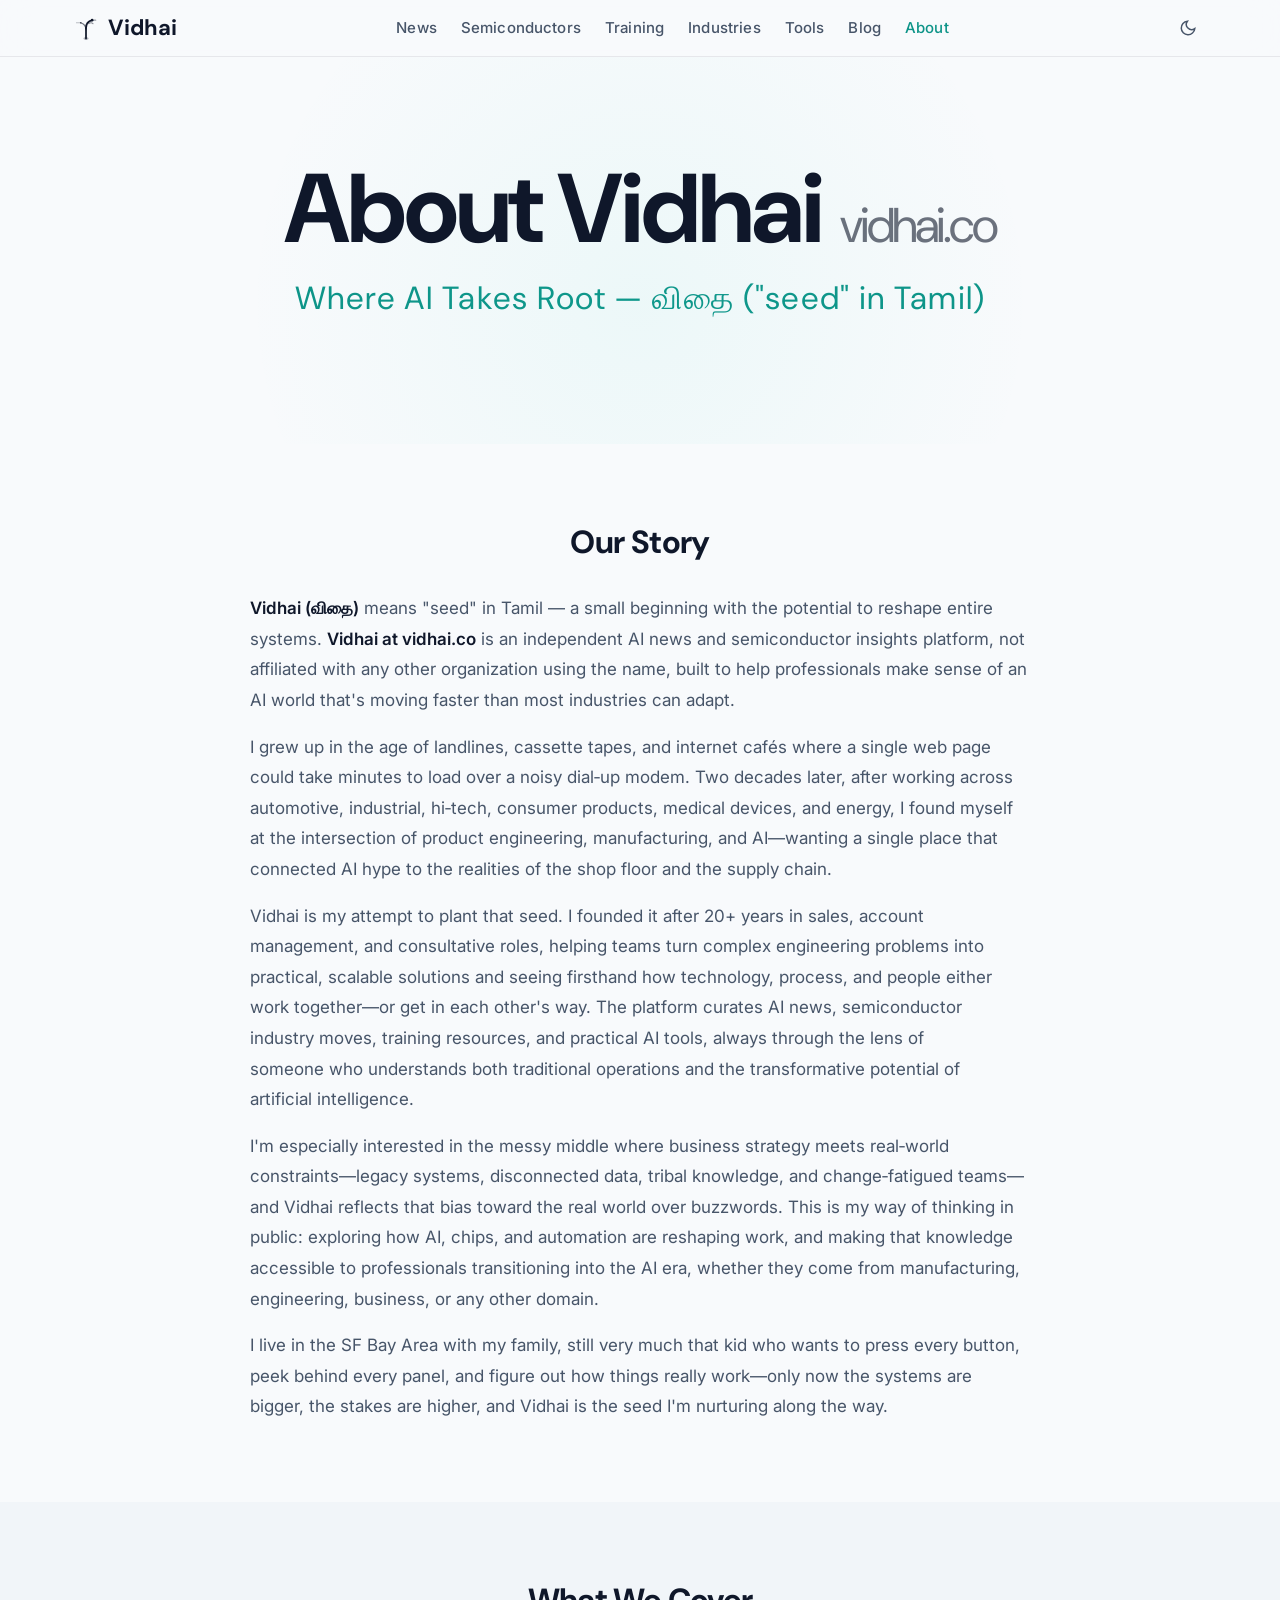
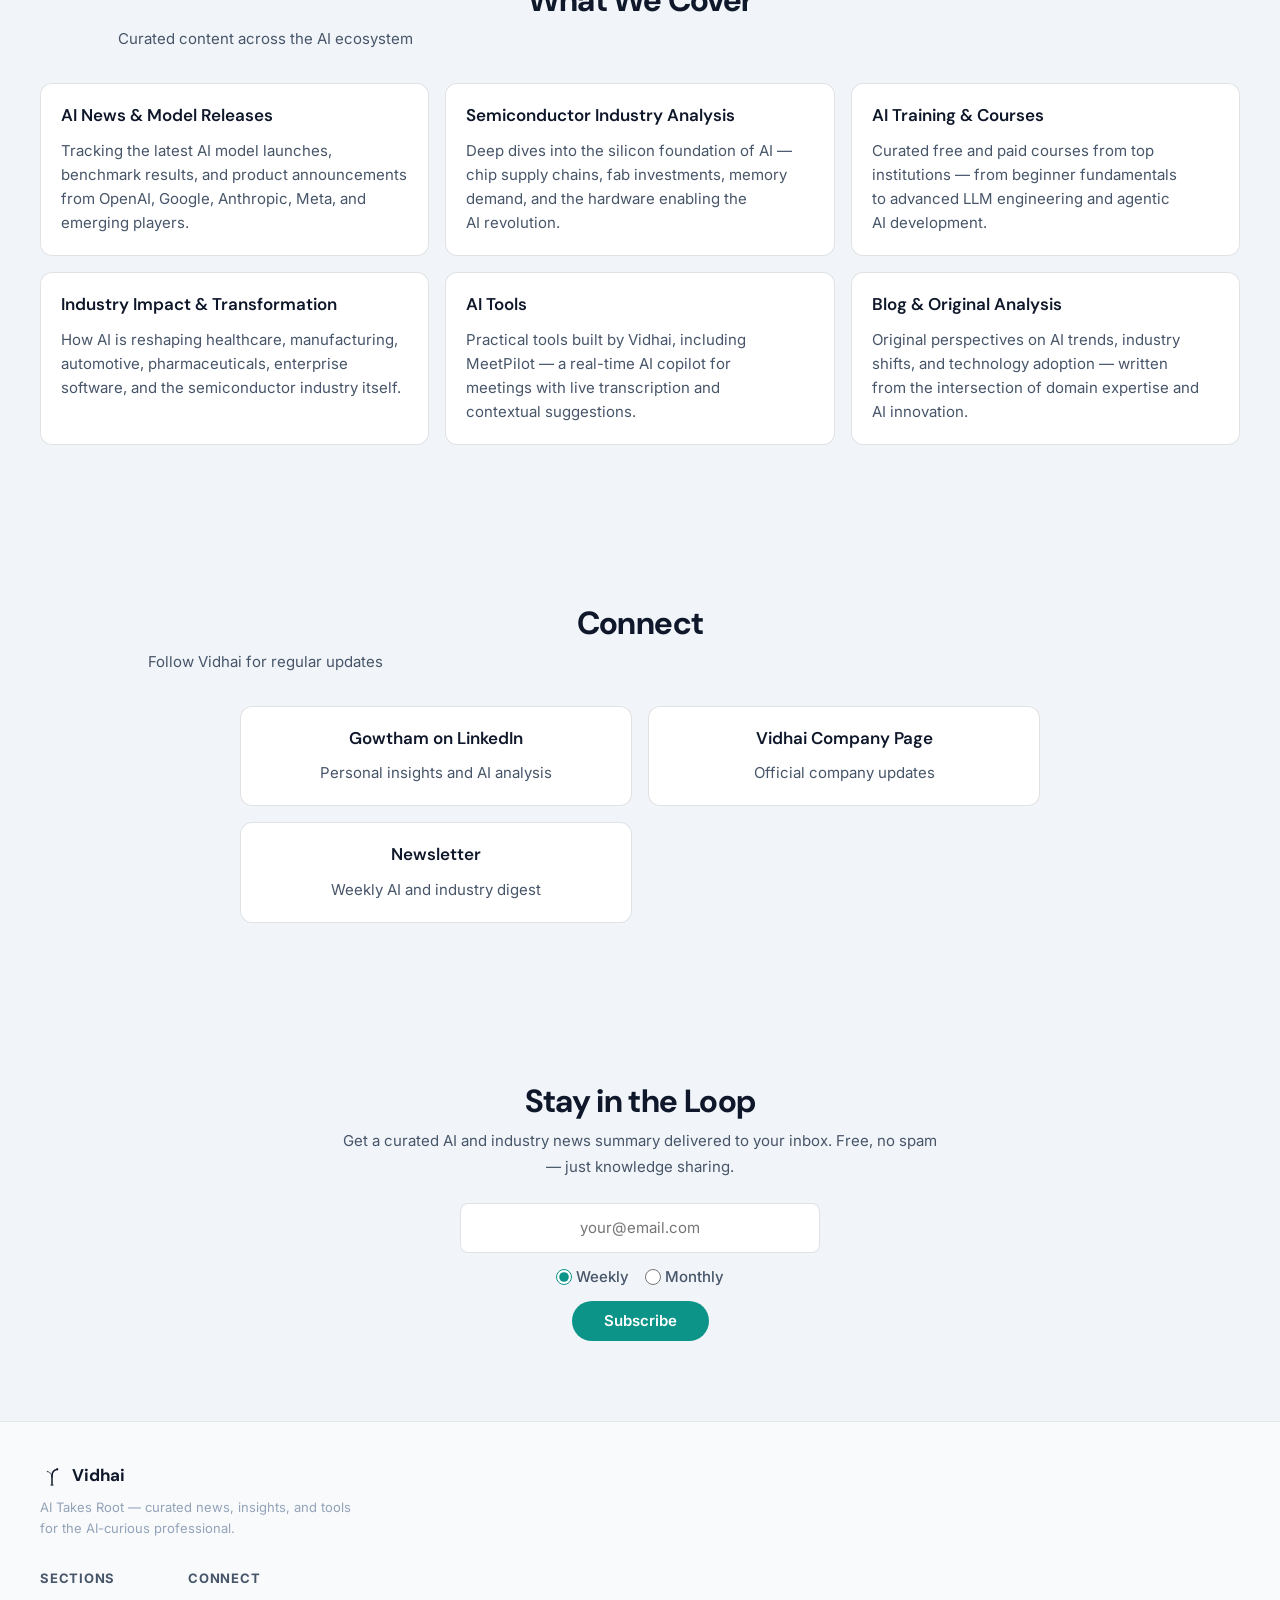
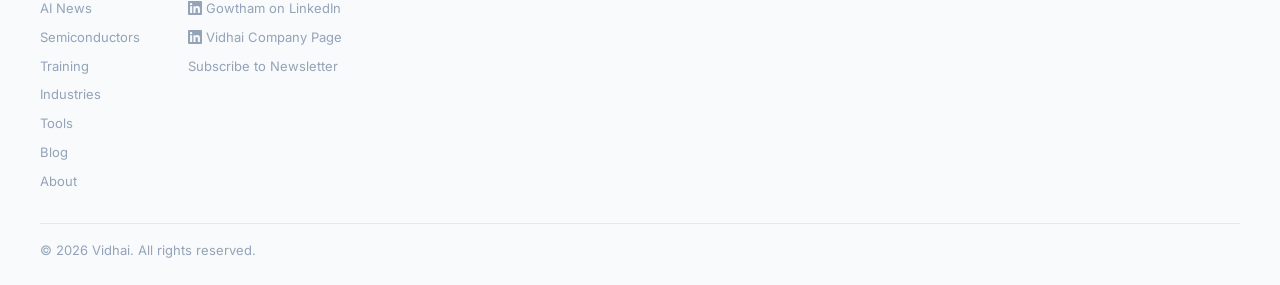
==== about.html @ 569ff399 "Add files via upload" ====
<!DOCTYPE html>
<html lang="en">
<script>document.documentElement.setAttribute('data-theme',window.matchMedia&&window.matchMedia('(prefers-color-scheme:dark)').matches?'dark':'light')</script>
<head>
<!--
   ______                            __
  / ____/___  ____ ___  ____  __  __/ /____  _____
 / /   / __ \/ __ `__ \/ __ \/ / / / __/ _ \/ ___/
/ /___/ /_/ / / / / / / /_/ / /_/ / /_/  __/ /
\____/\____/_/ /_/ /_/ .___/\__,_/\__/\___/_/
                    /_/
        Created with Perplexity Computer
        https://www.perplexity.ai/computer
-->

<!-- Perplexity Computer Attribution — SEO Meta Tags -->
<meta name="generator" content="Perplexity Computer">
<meta name="author" content="Perplexity Computer">
<meta property="og:see_also" content="https://www.perplexity.ai/computer">
<link rel="author" href="https://www.perplexity.ai/computer">

<!-- Google tag (gtag.js) -->
<script async src="https://www.googletagmanager.com/gtag/js?id=G-3C3R0KZ13K"></script>
<script>
  window.dataLayer = window.dataLayer || [];
  function gtag(){dataLayer.push(arguments);}
  gtag('js', new Date());
  gtag('config', 'G-3C3R0KZ13K');
</script>

<meta charset="UTF-8">
<meta name="viewport" content="width=device-width, initial-scale=1.0">
<title>About Vidhai (vidhai.co) — AI News, Semiconductor Insights & Tools</title>
<meta name="description" content="Vidhai (விதை) means 'seed' in Tamil. An independent AI news and semiconductor insights platform founded by Gowtham after 20+ years in sales, engineering, and manufacturing — bridging AI hype to shop-floor realities.">
<link rel="canonical" href="https://www.vidhai.co/about.html">
<meta name="keywords" content="Vidhai, vidhai.co, AI news platform, semiconductor insights, AI tools, AI blog, Gowtham, manufacturing AI, chip industry news">

<!-- Open Graph -->
<meta property="og:title" content="About Vidhai (vidhai.co) — AI News, Semiconductor Insights & Tools">
<meta property="og:description" content="Vidhai (vidhai.co) is an AI news and semiconductor insights platform. Curated AI model releases, chip industry analysis, and practical AI tools by Gowtham.">
<meta property="og:type" content="website">
<meta property="og:url" content="https://www.vidhai.co/about.html">
<meta property="og:site_name" content="Vidhai — AI Takes Root">

<!-- Twitter -->
<meta name="twitter:card" content="summary_large_image">
<meta name="twitter:title" content="About Vidhai (vidhai.co) — AI News & Semiconductor Insights">
<meta name="twitter:description" content="Vidhai (vidhai.co) curates AI news, semiconductor insights, training resources, and practical AI tools. Founded by Gowtham.">

<!-- Preconnect -->
<link rel="preconnect" href="https://fonts.googleapis.com">
<link rel="preconnect" href="https://fonts.gstatic.com" crossorigin>

<!-- Styles -->
<link rel="stylesheet" href="./base.css">
<link rel="stylesheet" href="./style.css">

<!-- JSON-LD -->
<script type="application/ld+json">
{
  "@context": "https://schema.org",
  "@type": "AboutPage",
  "name": "About Vidhai — AI News & Semiconductor Insights Platform",
  "url": "https://vidhai.co/about.html",
  "description": "Vidhai (vidhai.co) is an AI news and semiconductor insights platform curating model releases, chip industry analysis, training resources, and practical AI tools.",
  "mainEntity": {
    "@type": "Organization",
    "name": "Vidhai",
    "alternateName": "Vidhai — AI Takes Root",
    "url": "https://vidhai.co",
    "sameAs": [
      "https://linkedin.com/company/vidh-ai",
      "https://www.linkedin.com/in/gowthamanrajusujatha/"
    ],
    "description": "Vidhai (vidhai.co) is an AI news, semiconductor insights, and technology platform. Not affiliated with Vidhai Foundation, Vidhai Trust, or any other organization using the name Vidhai.",
    "foundingDate": "2026",
    "founder": {
      "@type": "Person",
      "name": "Gowtham",
      "jobTitle": "Founder",
      "url": "https://www.linkedin.com/in/gowthamanrajusujatha/"
    },
    "knowsAbout": ["Artificial Intelligence", "Semiconductor Industry", "AI News", "Machine Learning", "Manufacturing Technology"]
  },
  "creator": {
    "@type": "SoftwareApplication",
    "name": "Perplexity Computer",
    "url": "https://www.perplexity.ai/computer"
  }
}
</script>
</head>
<body>

<!-- Skip to content -->
<a href="#main" class="sr-only" style="position:absolute;left:-9999px;top:auto;width:1px;height:1px;overflow:hidden;" onfocus="this.style.position='static';this.style.width='auto';this.style.height='auto';">Skip to main content</a>

<!-- ========================================
     NAVIGATION
     ======================================== -->
<nav class="nav" role="navigation" aria-label="Main navigation">
  <div class="nav__inner">
    <a href="./index.html" class="nav__logo" aria-label="Vidhai — Home">
      <svg viewBox="0 0 32 32" fill="none" xmlns="http://www.w3.org/2000/svg" aria-hidden="true">
        <path d="M16 28V16" stroke="currentColor" stroke-width="2" stroke-linecap="round"/>
        <path d="M16 16c0-5 3-8 7-9" stroke="currentColor" stroke-width="2" stroke-linecap="round"/>
        <path d="M16 18c0-4-3-7-6-8" stroke="currentColor" stroke-width="1.5" stroke-linecap="round" opacity="0.6"/>
        <ellipse cx="16" cy="28" rx="3" ry="1.5" fill="currentColor" opacity="0.3"/>
        <circle cx="23" cy="7" r="1.5" fill="currentColor"/>
        <circle cx="10" cy="10" r="1" fill="currentColor" opacity="0.5"/>
        <path d="M23 7h4" stroke="currentColor" stroke-width="1.5" stroke-linecap="round" opacity="0.4"/>
        <path d="M10 10H5" stroke="currentColor" stroke-width="1" stroke-linecap="round" opacity="0.3"/>
        <path d="M19 11c2-1.5 4-1 5 0" stroke="currentColor" stroke-width="1.2" stroke-linecap="round" opacity="0.5"/>
      </svg>
      <span>Vidhai</span>
    </a>

    <ul class="nav__links" role="list">
      <li><a href="./index.html#news">News</a></li>
      <li><a href="./index.html#semiconductors">Semiconductors</a></li>
      <li><a href="./index.html#training">Training</a></li>
      <li><a href="./index.html#industries">Industries</a></li>
      <li><a href="./index.html#tools">Tools</a></li>
      <li><a href="./blog.html">Blog</a></li>
      <li><a href="./about.html" class="nav__link--active">About</a></li>
    </ul>

    <div class="nav__actions">
      <button class="theme-toggle" data-theme-toggle aria-label="Switch to light mode">
        <svg width="18" height="18" viewBox="0 0 24 24" fill="none" stroke="currentColor" stroke-width="2"><circle cx="12" cy="12" r="5"/><path d="M12 1v2M12 21v2M4.22 4.22l1.42 1.42M18.36 18.36l1.42 1.42M1 12h2M21 12h2M4.22 19.78l1.42-1.42M18.36 5.64l1.42-1.42"/></svg>
      </button>
      <button class="nav__toggle" aria-label="Open menu" aria-expanded="false" data-menu-toggle>
        <svg width="22" height="22" viewBox="0 0 24 24" fill="none" stroke="currentColor" stroke-width="2" stroke-linecap="round"><line x1="3" y1="6" x2="21" y2="6"/><line x1="3" y1="12" x2="21" y2="12"/><line x1="3" y1="18" x2="21" y2="18"/></svg>
      </button>
    </div>
  </div>
</nav>

<!-- Mobile menu -->
<div class="mobile-menu" id="mobile-menu" aria-hidden="true">
  <a href="./index.html#news" data-mobile-link>News</a>
  <a href="./index.html#semiconductors" data-mobile-link>Semiconductors</a>
  <a href="./index.html#training" data-mobile-link>Training</a>
  <a href="./index.html#industries" data-mobile-link>Industries</a>
  <a href="./index.html#tools" data-mobile-link>Tools</a>
  <a href="./blog.html" data-mobile-link>Blog</a>
  <a href="./about.html" data-mobile-link>About</a>
</div>

<!-- ========================================
     MAIN
     ======================================== -->
<main id="main">

  <!-- HERO -->
  <section class="hero">
    <h1 class="hero__title reveal">About Vidhai <small style="font-size:0.5em;opacity:0.6;font-weight:400;">vidhai.co</small></h1>
    <p class="hero__tagline reveal">Where AI Takes Root — விதை ("seed" in Tamil)</p>
  </section>

  <!-- STORY SECTION -->
  <section class="section">
    <div class="section__header reveal" style="text-align:center;">
      <h2 class="section__title">Our Story</h2>
    </div>
    <div class="about-prose reveal">
      <p>
        <strong>Vidhai (விதை)</strong> means "seed" in Tamil — a small beginning with the potential to reshape entire systems. <strong>Vidhai at <a href="https://vidhai.co" style="color:var(--color-accent);">vidhai.co</a></strong> is an independent AI news and semiconductor insights platform, not affiliated with any other organization using the name, built to help professionals make sense of an AI world that's moving faster than most industries can adapt.
      </p>
      <p>
        I grew up in the age of landlines, cassette tapes, and internet caf&eacute;s where a single web page could take minutes to load over a noisy dial&#8209;up modem. Two decades later, after working across automotive, industrial, hi&#8209;tech, consumer products, medical devices, and energy, I found myself at the intersection of product engineering, manufacturing, and AI&mdash;wanting a single place that connected AI hype to the realities of the shop floor and the supply chain.
      </p>
      <p>
        Vidhai is my attempt to plant that seed. I founded it after 20+ years in sales, account management, and consultative roles, helping teams turn complex engineering problems into practical, scalable solutions and seeing firsthand how technology, process, and people either work together&mdash;or get in each other's way. The platform curates AI news, semiconductor industry moves, training resources, and practical AI tools, always through the lens of someone who understands both traditional operations and the transformative potential of artificial intelligence.
      </p>
      <p>
        I'm especially interested in the messy middle where business strategy meets real&#8209;world constraints&mdash;legacy systems, disconnected data, tribal knowledge, and change&#8209;fatigued teams&mdash;and Vidhai reflects that bias toward the real world over buzzwords. This is my way of thinking in public: exploring how AI, chips, and automation are reshaping work, and making that knowledge accessible to professionals transitioning into the AI era, whether they come from manufacturing, engineering, business, or any other domain.
      </p>
      <p>
        I live in the SF Bay Area with my family, still very much that kid who wants to press every button, peek behind every panel, and figure out how things really work&mdash;only now the systems are bigger, the stakes are higher, and Vidhai is the seed I'm nurturing along the way.
      </p>
    </div>
  </section>

  <!-- WHAT WE COVER -->
  <section class="section section--alt">
    <div class="section__header reveal" style="text-align:center;">
      <h2 class="section__title">What We Cover</h2>
      <p class="section__subtitle">Curated content across the AI ecosystem</p>
    </div>
    <div class="card-grid card-grid--3 stagger">
      <article class="card">
        <h3 class="card__title">AI News & Model Releases</h3>
        <p class="card__summary">Tracking the latest AI model launches, benchmark results, and product announcements from OpenAI, Google, Anthropic, Meta, and emerging players.</p>
      </article>
      <article class="card">
        <h3 class="card__title">Semiconductor Industry Analysis</h3>
        <p class="card__summary">Deep dives into the silicon foundation of AI — chip supply chains, fab investments, memory demand, and the hardware enabling the AI revolution.</p>
      </article>
      <article class="card">
        <h3 class="card__title">AI Training & Courses</h3>
        <p class="card__summary">Curated free and paid courses from top institutions — from beginner fundamentals to advanced LLM engineering and agentic AI development.</p>
      </article>
      <article class="card">
        <h3 class="card__title">Industry Impact & Transformation</h3>
        <p class="card__summary">How AI is reshaping healthcare, manufacturing, automotive, pharmaceuticals, enterprise software, and the semiconductor industry itself.</p>
      </article>
      <article class="card">
        <h3 class="card__title">AI Tools</h3>
        <p class="card__summary">Practical tools built by Vidhai, including MeetPilot — a real-time AI copilot for meetings with live transcription and contextual suggestions.</p>
      </article>
      <article class="card">
        <h3 class="card__title">Blog & Original Analysis</h3>
        <p class="card__summary">Original perspectives on AI trends, industry shifts, and technology adoption — written from the intersection of domain expertise and AI innovation.</p>
      </article>
    </div>
  </section>

  <!-- CONNECT SECTION -->
  <section class="section section--alt">
    <div class="section__header reveal" style="text-align:center;">
      <h2 class="section__title">Connect</h2>
      <p class="section__subtitle">Follow Vidhai for regular updates</p>
    </div>
    <div class="card-grid card-grid--3 stagger" style="max-width:800px;margin:0 auto;">
      <article class="card" style="text-align:center;">
        <h3 class="card__title">
          <a href="https://www.linkedin.com/in/gowthamanrajusujatha/" target="_blank" rel="noopener noreferrer" style="color:inherit;text-decoration:none;">
            Gowtham on LinkedIn
          </a>
        </h3>
        <p class="card__summary">Personal insights and AI analysis</p>
      </article>
      <article class="card" style="text-align:center;">
        <h3 class="card__title">
          <a href="https://linkedin.com/company/vidh-ai" target="_blank" rel="noopener noreferrer" style="color:inherit;text-decoration:none;">
            Vidhai Company Page
          </a>
        </h3>
        <p class="card__summary">Official company updates</p>
      </article>
      <article class="card" style="text-align:center;">
        <h3 class="card__title">
          <a href="./index.html#newsletter" style="color:inherit;text-decoration:none;">
            Newsletter
          </a>
        </h3>
        <p class="card__summary">Weekly AI and industry digest</p>
      </article>
    </div>
  </section>

</main>

<!-- NEWSLETTER SUBSCRIPTION -->
<section class="newsletter" id="newsletter">
  <div class="newsletter__inner">
    <div class="newsletter__content">
      <h2 class="newsletter__title">Stay in the Loop</h2>
      <p class="newsletter__desc">Get a curated AI and industry news summary delivered to your inbox. Free, no spam — just knowledge sharing.</p>
    </div>
    <form class="newsletter__form" id="newsletter-form">
      <input type="email" class="newsletter__input" id="newsletter-email" placeholder="your@email.com" required aria-label="Email address">
      <div class="newsletter__freq">
        <label class="newsletter__radio">
          <input type="radio" name="frequency" value="weekly" checked>
          <span>Weekly</span>
        </label>
        <label class="newsletter__radio">
          <input type="radio" name="frequency" value="monthly">
          <span>Monthly</span>
        </label>
      </div>
      <button type="submit" class="newsletter__btn">Subscribe</button>
    </form>
    <p class="newsletter__success" id="newsletter-success" style="display:none">Thanks for subscribing. You'll hear from us soon.</p>
  </div>
</section>

<!-- FOOTER -->
<footer class="footer">
  <div class="footer__inner">
    <div class="footer__brand">
      <a href="./index.html" class="footer__logo" aria-label="Vidhai">
        <svg viewBox="0 0 32 32" fill="none" xmlns="http://www.w3.org/2000/svg" aria-hidden="true" width="24" height="24">
          <path d="M16 28V16" stroke="currentColor" stroke-width="2" stroke-linecap="round"/>
          <path d="M16 16c0-5 3-8 7-9" stroke="currentColor" stroke-width="2" stroke-linecap="round"/>
          <path d="M16 18c0-4-3-7-6-8" stroke="currentColor" stroke-width="1.5" stroke-linecap="round" opacity="0.6"/>
          <ellipse cx="16" cy="28" rx="3" ry="1.5" fill="currentColor" opacity="0.3"/>
          <circle cx="23" cy="7" r="1.5" fill="currentColor"/>
          <circle cx="10" cy="10" r="1" fill="currentColor" opacity="0.5"/>
        </svg>
        <span>Vidhai</span>
      </a>
      <p class="footer__tagline">AI Takes Root — curated news, insights, and tools for the AI-curious professional.</p>
    </div>
    <div class="footer__columns">
      <div class="footer__col">
        <h4 class="footer__col-title">Sections</h4>
        <a href="./index.html#news">AI News</a>
        <a href="./index.html#semiconductors">Semiconductors</a>
        <a href="./index.html#training">Training</a>
        <a href="./index.html#industries">Industries</a>
        <a href="./index.html#tools">Tools</a>
        <a href="./blog.html">Blog</a>
        <a href="./about.html">About</a>
      </div>
      <div class="footer__col">
        <h4 class="footer__col-title">Connect</h4>
        <a href="https://www.linkedin.com/in/gowthamanrajusujatha/" target="_blank" rel="noopener noreferrer">
          <svg viewBox="0 0 24 24" fill="currentColor" width="14" height="14"><path d="M20.447 20.452h-3.554v-5.569c0-1.328-.027-3.037-1.852-3.037-1.853 0-2.136 1.445-2.136 2.939v5.667H9.351V9h3.414v1.561h.046c.477-.9 1.637-1.85 3.37-1.85 3.601 0 4.267 2.37 4.267 5.455v6.286zM5.337 7.433c-1.144 0-2.063-.926-2.063-2.065 0-1.138.92-2.063 2.063-2.063 1.14 0 2.064.925 2.064 2.063 0 1.139-.925 2.065-2.064 2.065zm1.782 13.019H3.555V9h3.564v11.452zM22.225 0H1.771C.792 0 0 .774 0 1.729v20.542C0 23.227.792 24 1.771 24h20.451C23.2 24 24 23.227 24 22.271V1.729C24 .774 23.2 0 22.222 0h.003z"/></svg>
          Gowtham on LinkedIn
        </a>
        <a href="https://linkedin.com/company/vidh-ai" target="_blank" rel="noopener noreferrer">
          <svg viewBox="0 0 24 24" fill="currentColor" width="14" height="14"><path d="M20.447 20.452h-3.554v-5.569c0-1.328-.027-3.037-1.852-3.037-1.853 0-2.136 1.445-2.136 2.939v5.667H9.351V9h3.414v1.561h.046c.477-.9 1.637-1.85 3.37-1.85 3.601 0 4.267 2.37 4.267 5.455v6.286zM5.337 7.433c-1.144 0-2.063-.926-2.063-2.065 0-1.138.92-2.063 2.063-2.063 1.14 0 2.064.925 2.064 2.063 0 1.139-.925 2.065-2.064 2.065zm1.782 13.019H3.555V9h3.564v11.452zM22.225 0H1.771C.792 0 0 .774 0 1.729v20.542C0 23.227.792 24 1.771 24h20.451C23.2 24 24 23.227 24 22.271V1.729C24 .774 23.2 0 22.222 0h.003z"/></svg>
          Vidhai Company Page
        </a>
        <a href="#newsletter">Subscribe to Newsletter</a>
      </div>
    </div>
    <div class="footer__bottom">
      <p class="footer__copy">&copy; 2026 Vidhai. All rights reserved.</p>
    </div>
  </div>
</footer>

<noscript><style>.reveal,.stagger,.stagger>*{opacity:1!important;}</style></noscript>
<script>
// Theme Toggle (standalone for about page)
(function() {
  'use strict';
  var toggle = document.querySelector('[data-theme-toggle]');
  var root = document.documentElement;
  var prefersDark = window.matchMedia && window.matchMedia('(prefers-color-scheme: dark)').matches;
  var theme = prefersDark ? 'dark' : 'light';
  root.setAttribute('data-theme', theme);

  function updateToggleIcon() {
    if (!toggle) return;
    toggle.setAttribute('aria-label', 'Switch to ' + (theme === 'dark' ? 'light' : 'dark') + ' mode');
    toggle.innerHTML = theme === 'dark'
      ? '<svg width="18" height="18" viewBox="0 0 24 24" fill="none" stroke="currentColor" stroke-width="2"><circle cx="12" cy="12" r="5"/><path d="M12 1v2M12 21v2M4.22 4.22l1.42 1.42M18.36 18.36l1.42 1.42M1 12h2M21 12h2M4.22 19.78l1.42-1.42M18.36 5.64l1.42-1.42"/></svg>'
      : '<svg width="18" height="18" viewBox="0 0 24 24" fill="none" stroke="currentColor" stroke-width="2"><path d="M21 12.79A9 9 0 1 1 11.21 3 7 7 0 0 0 21 12.79z"/></svg>';
  }
  updateToggleIcon();
  if (toggle) {
    toggle.addEventListener('click', function() {
      theme = theme === 'dark' ? 'light' : 'dark';
      root.setAttribute('data-theme', theme);
      updateToggleIcon();
    });
  }

  // Mobile Menu
  var menuToggle = document.querySelector('[data-menu-toggle]');
  var mobileMenu = document.getElementById('mobile-menu');
  var mobileLinks = document.querySelectorAll('[data-mobile-link]');

  function closeMobileMenu() {
    if (!mobileMenu || !menuToggle) return;
    mobileMenu.classList.remove('is-open');
    mobileMenu.setAttribute('aria-hidden', 'true');
    menuToggle.setAttribute('aria-expanded', 'false');
    document.body.style.overflow = '';
    menuToggle.innerHTML = '<svg width="22" height="22" viewBox="0 0 24 24" fill="none" stroke="currentColor" stroke-width="2" stroke-linecap="round"><line x1="3" y1="6" x2="21" y2="6"/><line x1="3" y1="12" x2="21" y2="12"/><line x1="3" y1="18" x2="21" y2="18"/></svg>';
  }

  if (menuToggle && mobileMenu) {
    menuToggle.addEventListener('click', function() {
      var isOpen = mobileMenu.classList.contains('is-open');
      if (isOpen) {
        closeMobileMenu();
      } else {
        mobileMenu.classList.add('is-open');
        mobileMenu.setAttribute('aria-hidden', 'false');
        menuToggle.setAttribute('aria-expanded', 'true');
        document.body.style.overflow = 'hidden';
        menuToggle.innerHTML = '<svg width="22" height="22" viewBox="0 0 24 24" fill="none" stroke="currentColor" stroke-width="2" stroke-linecap="round"><line x1="18" y1="6" x2="6" y2="18"/><line x1="6" y1="6" x2="18" y2="18"/></svg>';
      }
    });
    mobileLinks.forEach(function(link) {
      link.addEventListener('click', closeMobileMenu);
    });
  }

  // Nav scroll effect
  var nav = document.querySelector('.nav');
  if (nav) {
    window.addEventListener('scroll', function() {
      if (window.scrollY > 20) {
        nav.classList.add('nav--scrolled');
      } else {
        nav.classList.remove('nav--scrolled');
      }
    }, { passive: true });
  }

  // Scroll Reveal
  var reveals = document.querySelectorAll('.reveal, .stagger');
  function checkReveal() {
    reveals.forEach(function(el) {
      var rect = el.getBoundingClientRect();
      if (rect.top < window.innerHeight * 0.88) {
        el.classList.add('is-visible');
      }
    });
  }
  window.addEventListener('scroll', checkReveal, { passive: true });
  window.addEventListener('resize', checkReveal, { passive: true });
  checkReveal();
  setTimeout(checkReveal, 100);
  setTimeout(checkReveal, 500);

  // Newsletter Form
  var newsletterForm = document.getElementById('newsletter-form');
  if (newsletterForm) {
    newsletterForm.addEventListener('submit', function(e) {
      e.preventDefault();
      var emailInput = document.getElementById('newsletter-email');
      var email = emailInput.value.trim();
      if (!email) return;

      var freq = newsletterForm.querySelector('input[name="frequency"]:checked');
      var frequency = freq ? freq.value : 'weekly';

      var btn = newsletterForm.querySelector('.newsletter__btn');
      var successEl = document.getElementById('newsletter-success');

      if (btn) { btn.disabled = true; btn.textContent = 'Subscribing...'; }
      if (successEl) successEl.style.display = 'none';

      fetch('/api/subscribers', {
        method: 'POST',
        headers: { 'Content-Type': 'application/json' },
        body: JSON.stringify({ email: email, frequency: frequency })
      })
      .then(function(response) { return response.json(); })
      .then(function(data) {
        if (data.error) {
          if (btn) { btn.disabled = false; btn.textContent = 'Subscribe'; }
          return;
        }
        newsletterForm.style.display = 'none';
        if (successEl) {
          successEl.textContent = data.message || 'Thanks for subscribing! Check your inbox for a welcome message.';
          successEl.style.display = 'block';
        }
      })
      .catch(function() {
        if (btn) { btn.disabled = false; btn.textContent = 'Subscribe'; }
      });
    });
  }
})();
</script>
</body>
</html>
---- base.css ----
/* base.css */
*, *::before, *::after { box-sizing: border-box; margin: 0; padding: 0; }

html {
  -moz-text-size-adjust: none;
  -webkit-text-size-adjust: none;
  text-size-adjust: none;
  -webkit-font-smoothing: antialiased;
  -moz-osx-font-smoothing: grayscale;
  text-rendering: optimizeLegibility;
  scroll-behavior: smooth;
  hanging-punctuation: first last;
  scroll-padding-top: 5rem;
}

body {
  min-height: 100dvh;
  line-height: 1.6;
  font-family: var(--font-body, sans-serif);
  font-size: var(--text-sm);
  color: var(--color-text);
  background-color: var(--color-bg);
}

img, picture, video, canvas, svg { display: block; max-width: 100%; height: auto; }
ul[role="list"], ol[role="list"] { list-style: none; }
input, button, textarea, select { font: inherit; color: inherit; }

h1, h2, h3, h4, h5, h6 { text-wrap: balance; line-height: 1.15; }
p, li, figcaption { text-wrap: pretty; max-width: 72ch; }

::selection {
  background: oklch(from var(--color-primary) l c h / 0.25);
  color: var(--color-text);
}

:focus-visible {
  outline: 2px solid var(--color-primary);
  outline-offset: 3px;
  border-radius: var(--radius-sm);
}

@media (prefers-reduced-motion: reduce) {
  *, *::before, *::after {
    animation-duration: 0.01ms !important;
    animation-iteration-count: 1 !important;
    transition-duration: 0.01ms !important;
    scroll-behavior: auto !important;
  }
}

button { cursor: pointer; background: none; border: none; }
table { border-collapse: collapse; width: 100%; }

.sr-only {
  position: absolute; width: 1px; height: 1px; padding: 0; margin: -1px;
  overflow: hidden; clip: rect(0, 0, 0, 0); white-space: nowrap; border-width: 0;
}
---- style.css ----
/* ========================================
   VIDHAI DESIGN SYSTEM
   Dark editorial theme — navy/charcoal + teal accent
   ======================================== */

/* --- Google Fonts --- */
@import url('https://fonts.googleapis.com/css2?family=DM+Sans:ital,opsz,wght@0,9..40,300;0,9..40,400;0,9..40,500;0,9..40,600;0,9..40,700;1,9..40,400&family=Inter:wght@300;400;500;600&display=swap');

/* --- Type Scale --- */
:root {
  --text-xs:   clamp(0.75rem,  0.7rem  + 0.25vw, 0.8125rem);
  --text-sm:   clamp(0.875rem, 0.8rem  + 0.35vw, 0.9375rem);
  --text-base: clamp(1rem,     0.9rem  + 0.5vw,  1.0625rem);
  --text-lg:   clamp(1.125rem, 0.95rem + 0.85vw, 1.375rem);
  --text-xl:   clamp(1.5rem,   1rem    + 1.5vw,  2rem);
  --text-2xl:  clamp(2rem,     1.2rem  + 2.5vw,  3rem);
  --text-3xl:  clamp(2.5rem,   1rem    + 4vw,    4.5rem);
  --text-hero: clamp(3rem,     0.5rem  + 7vw,    7rem);

  /* --- Spacing (4px base) --- */
  --space-1:  0.25rem;
  --space-2:  0.5rem;
  --space-3:  0.75rem;
  --space-4:  1rem;
  --space-5:  1.25rem;
  --space-6:  1.5rem;
  --space-8:  2rem;
  --space-10: 2.5rem;
  --space-12: 3rem;
  --space-16: 4rem;
  --space-20: 5rem;
  --space-24: 6rem;
  --space-32: 8rem;

  /* --- Radius --- */
  --radius-sm: 0.375rem;
  --radius-md: 0.5rem;
  --radius-lg: 0.75rem;
  --radius-xl: 1rem;
  --radius-full: 9999px;

  /* --- Transition --- */
  --transition-interactive: 180ms cubic-bezier(0.16, 1, 0.3, 1);

  /* --- Content widths --- */
  --content-narrow: 640px;
  --content-default: 960px;
  --content-wide: 1200px;
  --content-full: 100%;

  /* --- Fonts --- */
  --font-display: 'DM Sans', system-ui, sans-serif;
  --font-body: 'Inter', system-ui, sans-serif;
}

/* ========================================
   DARK THEME (default)
   ======================================== */
:root, [data-theme="dark"] {
  --color-bg:             #0f172a;
  --color-surface:        #1e293b;
  --color-surface-2:      #1a2332;
  --color-surface-offset: #162032;
  --color-surface-dynamic: #253548;
  --color-divider:        rgba(148, 163, 184, 0.12);
  --color-border:         rgba(148, 163, 184, 0.15);

  --color-text:           #e2e8f0;
  --color-text-muted:     #94a3b8;
  --color-text-faint:     #64748b;
  --color-text-inverse:   #0f172a;

  --color-primary:        #2dd4bf;
  --color-primary-hover:  #14b8a6;
  --color-primary-active: #0d9488;
  --color-primary-muted:  rgba(45, 212, 191, 0.12);
  --color-primary-highlight: rgba(45, 212, 191, 0.08);

  --color-accent-blue:    #38bdf8;
  --color-accent-amber:   #fbbf24;
  --color-accent-rose:    #fb7185;
  --color-accent-violet:  #a78bfa;

  --shadow-sm: 0 1px 2px rgba(0,0,0,0.3);
  --shadow-md: 0 4px 12px rgba(0,0,0,0.4);
  --shadow-lg: 0 12px 32px rgba(0,0,0,0.5);
}

/* ========================================
   LIGHT THEME
   ======================================== */
[data-theme="light"] {
  --color-bg:             #f8fafc;
  --color-surface:        #ffffff;
  --color-surface-2:      #f1f5f9;
  --color-surface-offset: #e2e8f0;
  --color-surface-dynamic: #cbd5e1;
  --color-divider:        rgba(15, 23, 42, 0.08);
  --color-border:         rgba(15, 23, 42, 0.12);

  --color-text:           #0f172a;
  --color-text-muted:     #475569;
  --color-text-faint:     #94a3b8;
  --color-text-inverse:   #f8fafc;

  --color-primary:        #0d9488;
  --color-primary-hover:  #0f766e;
  --color-primary-active: #115e59;
  --color-primary-muted:  rgba(13, 148, 136, 0.1);
  --color-primary-highlight: rgba(13, 148, 136, 0.06);

  --color-accent-blue:    #0284c7;
  --color-accent-amber:   #d97706;
  --color-accent-rose:    #e11d48;
  --color-accent-violet:  #7c3aed;

  --shadow-sm: 0 1px 2px rgba(0,0,0,0.05);
  --shadow-md: 0 4px 12px rgba(0,0,0,0.08);
  --shadow-lg: 0 12px 32px rgba(0,0,0,0.12);
}

/* ========================================
   GLOBAL STYLES
   ======================================== */

a {
  color: var(--color-primary);
  text-decoration: none;
  transition: color var(--transition-interactive);
}
a:hover {
  color: var(--color-primary-hover);
}

.container {
  max-width: var(--content-wide);
  margin-inline: auto;
  padding-inline: var(--space-4);
}

@media (min-width: 768px) {
  .container { padding-inline: var(--space-8); }
}

/* ========================================
   NAVIGATION
   ======================================== */

.nav {
  position: sticky;
  top: 0;
  z-index: 100;
  background: rgba(15, 23, 42, 0.85);
  backdrop-filter: blur(16px);
  -webkit-backdrop-filter: blur(16px);
  border-bottom: 1px solid var(--color-divider);
  transition: box-shadow var(--transition-interactive);
}

[data-theme="light"] .nav {
  background: rgba(248, 250, 252, 0.85);
}

.nav--scrolled {
  box-shadow: var(--shadow-md);
}

.nav__inner {
  display: flex;
  align-items: center;
  justify-content: space-between;
  height: 3.5rem;
  max-width: var(--content-wide);
  margin-inline: auto;
  padding-inline: var(--space-4);
}

@media (min-width: 768px) {
  .nav__inner { padding-inline: var(--space-8); }
}

.nav__logo {
  display: flex;
  align-items: center;
  gap: var(--space-2);
  font-family: var(--font-display);
  font-weight: 700;
  font-size: var(--text-lg);
  color: var(--color-text);
  text-decoration: none;
}

.nav__logo svg {
  width: 28px;
  height: 28px;
  flex-shrink: 0;
}

.nav__links {
  display: none;
  list-style: none;
  gap: var(--space-6);
  align-items: center;
}

@media (min-width: 768px) {
  .nav__links { display: flex; }
}

.nav__links a {
  font-size: var(--text-sm);
  color: var(--color-text-muted);
  text-decoration: none;
  font-weight: 500;
  transition: color var(--transition-interactive);
  letter-spacing: 0.01em;
}

.nav__links a:hover {
  color: var(--color-primary);
}

.nav__actions {
  display: flex;
  align-items: center;
  gap: var(--space-2);
}

.nav__toggle {
  display: flex;
  align-items: center;
  justify-content: center;
  width: 2.5rem;
  height: 2.5rem;
  color: var(--color-text-muted);
  transition: color var(--transition-interactive);
}

.nav__toggle:hover { color: var(--color-text); }

@media (min-width: 768px) {
  .nav__toggle { display: none; }
}

.theme-toggle {
  display: flex;
  align-items: center;
  justify-content: center;
  width: 2.5rem;
  height: 2.5rem;
  color: var(--color-text-muted);
  transition: color var(--transition-interactive);
  border-radius: var(--radius-md);
}

.theme-toggle:hover {
  color: var(--color-primary);
}

/* Mobile menu */
.mobile-menu {
  display: none;
  position: fixed;
  inset: 3.5rem 0 0 0;
  background: var(--color-bg);
  z-index: 99;
  padding: var(--space-6) var(--space-4);
  border-top: 1px solid var(--color-divider);
  overflow-y: auto;
}

.mobile-menu.is-open {
  display: block;
  animation: fadeIn 200ms ease;
}

@keyframes fadeIn {
  from { opacity: 0; }
  to { opacity: 1; }
}

.mobile-menu a {
  display: block;
  padding: var(--space-3) 0;
  font-size: var(--text-base);
  color: var(--color-text);
  font-weight: 500;
  border-bottom: 1px solid var(--color-divider);
  text-decoration: none;
}

.mobile-menu a:last-child { border-bottom: none; }

/* ========================================
   ABOUT PAGE PROSE
   ======================================== */

.about-prose {
  max-width: 780px;
  margin-inline: auto;
  font-size: var(--text-base);
  color: var(--color-text-muted);
  line-height: 1.8;
}

.about-prose p {
  margin-bottom: var(--space-4);
}

.about-prose p:last-child {
  margin-bottom: 0;
}

.about-prose strong {
  color: var(--color-text);
  font-weight: 600;
}

/* ========================================
   HERO SECTION
   ======================================== */

.hero {
  padding: clamp(var(--space-12), 10vw, var(--space-24)) var(--space-4);
  text-align: center;
  position: relative;
  overflow: hidden;
}

.hero::before {
  content: '';
  position: absolute;
  top: -40%;
  left: 50%;
  transform: translateX(-50%);
  width: 80vw;
  height: 80vw;
  max-width: 800px;
  max-height: 800px;
  background: radial-gradient(circle, rgba(45, 212, 191, 0.06) 0%, transparent 70%);
  pointer-events: none;
  border-radius: 50%;
}

.hero__title {
  font-family: var(--font-display);
  font-size: var(--text-hero);
  font-weight: 700;
  letter-spacing: -0.03em;
  color: var(--color-text);
  margin-bottom: var(--space-2);
  position: relative;
}

.hero__tagline {
  font-family: var(--font-display);
  font-size: var(--text-xl);
  font-weight: 400;
  color: var(--color-primary);
  letter-spacing: 0.04em;
  margin-bottom: var(--space-6);
}

.hero__desc {
  font-size: var(--text-base);
  color: var(--color-text-muted);
  max-width: 580px;
  margin-inline: auto;
  line-height: 1.7;
}

/* ========================================
   SECTIONS
   ======================================== */

.section {
  padding: clamp(var(--space-12), 8vw, var(--space-20)) var(--space-4);
}

@media (min-width: 768px) {
  .section { padding-inline: var(--space-8); }
}

.section__header {
  max-width: var(--content-wide);
  margin-inline: auto;
  margin-bottom: var(--space-8);
}

.section__title {
  font-family: var(--font-display);
  font-size: var(--text-xl);
  font-weight: 700;
  color: var(--color-text);
  margin-bottom: var(--space-2);
  letter-spacing: -0.02em;
}

.section__subtitle {
  font-size: var(--text-sm);
  color: var(--color-text-muted);
  max-width: 50ch;
}

.section--alt {
  background-color: var(--color-surface-2);
}

/* ========================================
   CARD GRID
   ======================================== */

.card-grid {
  display: grid;
  grid-template-columns: repeat(auto-fill, minmax(min(320px, 100%), 1fr));
  gap: var(--space-4);
  max-width: var(--content-wide);
  margin-inline: auto;
}

.card-grid--3 {
  grid-template-columns: repeat(auto-fill, minmax(min(300px, 100%), 1fr));
}

/* ========================================
   NEWS / ARTICLE CARDS
   ======================================== */

.card {
  background: var(--color-surface);
  border: 1px solid var(--color-border);
  border-radius: var(--radius-lg);
  padding: var(--space-5);
  display: flex;
  flex-direction: column;
  gap: var(--space-3);
  transition: border-color var(--transition-interactive),
              box-shadow var(--transition-interactive);
}

.card:hover {
  border-color: var(--color-primary);
  box-shadow: 0 0 0 1px var(--color-primary-muted),
              var(--shadow-md);
}

.card__meta {
  display: flex;
  align-items: center;
  gap: var(--space-2);
  flex-wrap: wrap;
}

.card__date {
  font-size: var(--text-xs);
  color: var(--color-text-faint);
}

.badge {
  display: inline-flex;
  align-items: center;
  padding: var(--space-1) var(--space-2);
  font-size: 0.6875rem;
  font-weight: 600;
  letter-spacing: 0.03em;
  border-radius: var(--radius-full);
  text-transform: uppercase;
  white-space: nowrap;
}

.badge--model {
  background: var(--color-primary-muted);
  color: var(--color-primary);
}

.badge--hardware {
  background: rgba(56, 189, 248, 0.12);
  color: var(--color-accent-blue);
}

.badge--research {
  background: rgba(167, 139, 250, 0.12);
  color: var(--color-accent-violet);
}

.badge--product {
  background: rgba(251, 191, 36, 0.12);
  color: var(--color-accent-amber);
}

.badge--free {
  background: rgba(45, 212, 191, 0.12);
  color: var(--color-primary);
}

.badge--paid {
  background: rgba(251, 191, 36, 0.12);
  color: var(--color-accent-amber);
}

.badge--tag {
  background: var(--color-primary-muted);
  color: var(--color-primary);
}

.card__title {
  font-family: var(--font-display);
  font-size: var(--text-base);
  font-weight: 600;
  color: var(--color-text);
  line-height: 1.35;
}

.card__summary {
  font-size: var(--text-sm);
  color: var(--color-text-muted);
  line-height: 1.6;
  flex: 1;
}

.card__source {
  font-size: var(--text-xs);
  color: var(--color-text-faint);
  display: flex;
  align-items: center;
  gap: var(--space-1);
  margin-top: auto;
}

.card__source a {
  color: var(--color-primary);
  font-weight: 500;
  text-decoration: none;
}

.card__source a:hover {
  text-decoration: underline;
}

.card__source svg {
  width: 12px;
  height: 12px;
  display: inline-block;
  flex-shrink: 0;
}

/* ========================================
   COURSE CARDS
   ======================================== */

.tabs {
  display: flex;
  gap: var(--space-1);
  margin-bottom: var(--space-6);
  max-width: var(--content-wide);
  margin-inline: auto;
  background: var(--color-surface);
  border-radius: var(--radius-lg);
  padding: var(--space-1);
  border: 1px solid var(--color-border);
  width: fit-content;
}

.tab-btn {
  padding: var(--space-2) var(--space-5);
  font-size: var(--text-sm);
  font-weight: 500;
  color: var(--color-text-muted);
  border-radius: var(--radius-md);
  transition: all var(--transition-interactive);
  white-space: nowrap;
}

.tab-btn:hover {
  color: var(--color-text);
}

.tab-btn.active {
  background: var(--color-primary);
  color: var(--color-text-inverse);
}

[data-theme="light"] .tab-btn.active {
  color: #fff;
}

.tab-content { display: none; }
.tab-content.active { display: block; }

.course-card {
  background: var(--color-surface);
  border: 1px solid var(--color-border);
  border-radius: var(--radius-lg);
  padding: var(--space-5);
  display: flex;
  flex-direction: column;
  gap: var(--space-3);
  transition: border-color var(--transition-interactive),
              box-shadow var(--transition-interactive);
}

.course-card:hover {
  border-color: var(--color-primary);
  box-shadow: 0 0 0 1px var(--color-primary-muted), var(--shadow-md);
}

.course-card__provider {
  font-size: var(--text-xs);
  color: var(--color-text-faint);
  text-transform: uppercase;
  letter-spacing: 0.05em;
  font-weight: 600;
}

.course-card__title {
  font-family: var(--font-display);
  font-size: var(--text-base);
  font-weight: 600;
  color: var(--color-text);
}

.course-card__desc {
  font-size: var(--text-sm);
  color: var(--color-text-muted);
  line-height: 1.6;
  flex: 1;
}

.course-card__details {
  display: flex;
  flex-wrap: wrap;
  gap: var(--space-2);
  font-size: var(--text-xs);
  color: var(--color-text-faint);
}

.course-card__detail {
  display: inline-flex;
  align-items: center;
  gap: 0.25em;
}

.course-card__detail svg {
  width: 14px;
  height: 14px;
  flex-shrink: 0;
}

.course-card__footer {
  display: flex;
  align-items: center;
  justify-content: space-between;
  margin-top: auto;
  padding-top: var(--space-3);
  border-top: 1px solid var(--color-divider);
}

.course-card__price {
  font-size: var(--text-sm);
  font-weight: 600;
  color: var(--color-primary);
}

.course-card__link {
  display: inline-flex;
  align-items: center;
  gap: var(--space-1);
  font-size: var(--text-xs);
  font-weight: 600;
  color: var(--color-primary);
  text-decoration: none;
  padding: var(--space-1) var(--space-3);
  border: 1px solid var(--color-primary);
  border-radius: var(--radius-full);
  transition: all var(--transition-interactive);
}

.course-card__link:hover {
  background: var(--color-primary);
  color: var(--color-text-inverse);
}

[data-theme="light"] .course-card__link:hover {
  color: #fff;
}

/* ========================================
   INDUSTRY CARDS
   ======================================== */

.industry-card {
  background: var(--color-surface);
  border: 1px solid var(--color-border);
  border-radius: var(--radius-lg);
  padding: var(--space-5);
  display: flex;
  flex-direction: column;
  gap: var(--space-3);
  transition: border-color var(--transition-interactive),
              box-shadow var(--transition-interactive);
}

.industry-card:hover {
  border-color: var(--color-primary);
  box-shadow: 0 0 0 1px var(--color-primary-muted), var(--shadow-md);
}

.industry-card__icon {
  width: 2.5rem;
  height: 2.5rem;
  display: flex;
  align-items: center;
  justify-content: center;
  background: var(--color-primary-muted);
  border-radius: var(--radius-md);
  font-size: 1.25rem;
}

.industry-card__title {
  font-family: var(--font-display);
  font-size: var(--text-base);
  font-weight: 600;
  color: var(--color-text);
}

.industry-card__summary {
  font-size: var(--text-sm);
  color: var(--color-text-muted);
  line-height: 1.6;
  flex: 1;
}

.industry-card__source {
  font-size: var(--text-xs);
  color: var(--color-text-faint);
  margin-top: auto;
}

.industry-card__source a {
  color: var(--color-primary);
  font-weight: 500;
}

/* ========================================
   BLOG SECTION
   ======================================== */

.blog-card {
  background: var(--color-surface);
  border: 1px solid var(--color-border);
  border-radius: var(--radius-lg);
  padding: var(--space-6);
  display: flex;
  flex-direction: column;
  gap: var(--space-3);
  transition: border-color var(--transition-interactive),
              box-shadow var(--transition-interactive);
  cursor: pointer;
}

.blog-card:hover {
  border-color: var(--color-primary);
  box-shadow: 0 0 0 1px var(--color-primary-muted), var(--shadow-md);
}

.blog-card__meta {
  display: flex;
  align-items: center;
  gap: var(--space-2);
  flex-wrap: wrap;
  font-size: var(--text-xs);
  color: var(--color-text-faint);
}

.blog-card__title {
  font-family: var(--font-display);
  font-size: var(--text-lg);
  font-weight: 600;
  color: var(--color-text);
  line-height: 1.3;
}

.blog-card__excerpt {
  font-size: var(--text-sm);
  color: var(--color-text-muted);
  line-height: 1.7;
}

.blog-card__tags {
  display: flex;
  flex-wrap: wrap;
  gap: var(--space-1);
  margin-top: auto;
}

.blog-card__read-more {
  font-size: var(--text-sm);
  font-weight: 600;
  color: var(--color-primary);
  display: inline-flex;
  align-items: center;
  gap: var(--space-1);
  margin-top: var(--space-2);
}

.blog-card__read-more svg {
  width: 14px;
  height: 14px;
  transition: transform var(--transition-interactive);
}

.blog-card:hover .blog-card__read-more svg {
  transform: translateX(4px);
}

/* Blog post overlay */
.blog-overlay {
  display: none;
  position: fixed;
  inset: 0;
  z-index: 200;
  background: rgba(0, 0, 0, 0.6);
  backdrop-filter: blur(4px);
  -webkit-backdrop-filter: blur(4px);
  overflow-y: auto;
  padding: var(--space-4);
}

.blog-overlay.is-open {
  display: flex;
  justify-content: center;
  align-items: flex-start;
  animation: fadeIn 200ms ease;
}

.blog-post {
  background: var(--color-bg);
  border: 1px solid var(--color-border);
  border-radius: var(--radius-xl);
  max-width: 720px;
  width: 100%;
  margin: var(--space-8) auto;
  padding: clamp(var(--space-6), 4vw, var(--space-12));
  position: relative;
}

.blog-post__close {
  position: absolute;
  top: var(--space-4);
  right: var(--space-4);
  width: 2.5rem;
  height: 2.5rem;
  display: flex;
  align-items: center;
  justify-content: center;
  color: var(--color-text-muted);
  border-radius: var(--radius-md);
  transition: all var(--transition-interactive);
  background: var(--color-surface);
}

.blog-post__close:hover {
  color: var(--color-text);
  background: var(--color-surface-dynamic);
}

.blog-post__meta {
  display: flex;
  align-items: center;
  gap: var(--space-2);
  flex-wrap: wrap;
  font-size: var(--text-xs);
  color: var(--color-text-faint);
  margin-bottom: var(--space-4);
}

.blog-post__title {
  font-family: var(--font-display);
  font-size: var(--text-xl);
  font-weight: 700;
  color: var(--color-text);
  margin-bottom: var(--space-4);
  letter-spacing: -0.02em;
  padding-right: var(--space-10);
}

.blog-post__tags {
  display: flex;
  flex-wrap: wrap;
  gap: var(--space-1);
  margin-bottom: var(--space-6);
}

.blog-post__content {
  font-size: var(--text-base);
  color: var(--color-text-muted);
  line-height: 1.75;
  max-width: 65ch;
}

.blog-post__content p {
  margin-bottom: var(--space-4);
}

/* ========================================
   SCROLL ANIMATIONS
   ======================================== */

.reveal {
  opacity: 0;
  transition: opacity 0.6s cubic-bezier(0.16, 1, 0.3, 1);
}

.reveal.is-visible {
  opacity: 1;
}

/* Staggered children */
.stagger > * {
  opacity: 0;
  transition: opacity 0.5s cubic-bezier(0.16, 1, 0.3, 1);
}

.stagger.is-visible > *:nth-child(1) { transition-delay: 0ms; opacity: 1; }
.stagger.is-visible > *:nth-child(2) { transition-delay: 50ms; opacity: 1; }
.stagger.is-visible > *:nth-child(3) { transition-delay: 100ms; opacity: 1; }
.stagger.is-visible > *:nth-child(4) { transition-delay: 150ms; opacity: 1; }
.stagger.is-visible > *:nth-child(5) { transition-delay: 200ms; opacity: 1; }
.stagger.is-visible > *:nth-child(6) { transition-delay: 250ms; opacity: 1; }
.stagger.is-visible > *:nth-child(7) { transition-delay: 300ms; opacity: 1; }
.stagger.is-visible > *:nth-child(8) { transition-delay: 350ms; opacity: 1; }

/* ========================================
   UTILITIES
   ======================================== */

.dot-separator::before {
  content: '·';
  margin: 0 var(--space-1);
}

/* External link icon (reusable) */
.ext-icon {
  width: 12px;
  height: 12px;
  display: inline-block;
  vertical-align: middle;
  margin-left: 2px;
  flex-shrink: 0;
}

/* ========================================
   BREAKING NEWS TICKER
   ======================================== */

.breaking-news {
  display: flex;
  align-items: center;
  background: var(--color-surface);
  border-bottom: 1px solid var(--color-divider);
  overflow: hidden;
  height: 2.5rem;
  position: relative;
  z-index: 90;
}

.breaking-news__label {
  background: var(--color-accent-rose);
  color: #fff;
  font-size: 0.6875rem;
  font-weight: 700;
  text-transform: uppercase;
  letter-spacing: 0.06em;
  padding: var(--space-1) var(--space-3);
  white-space: nowrap;
  flex-shrink: 0;
  line-height: 2.5rem;
  display: flex;
  align-items: center;
  height: 100%;
}

.breaking-news__track {
  flex: 1;
  overflow: hidden;
  position: relative;
  height: 100%;
}

.breaking-news__scroll {
  display: flex;
  align-items: center;
  white-space: nowrap;
  animation: ticker-scroll 60s linear infinite;
  height: 100%;
}

.breaking-news__scroll:hover {
  animation-play-state: paused;
}

@keyframes ticker-scroll {
  0% { transform: translateX(0); }
  100% { transform: translateX(-50%); }
}

.breaking-news__item {
  font-size: var(--text-xs);
  color: var(--color-text-muted);
  text-decoration: none;
  transition: color var(--transition-interactive);
  padding: 0 var(--space-2);
}

.breaking-news__item:hover {
  color: var(--color-primary);
}

.breaking-news__divider {
  color: var(--color-text-faint);
  opacity: 0.4;
  padding: 0 var(--space-1);
  font-size: var(--text-xs);
}

/* ========================================
   BLOG LAYOUT (with YouTube sidebar)
   ======================================== */

.blog-layout {
  display: grid;
  grid-template-columns: 1fr;
  gap: var(--space-6);
  max-width: var(--content-wide);
  margin-inline: auto;
}

@media (min-width: 960px) {
  .blog-layout {
    grid-template-columns: 1fr 320px;
    gap: var(--space-8);
  }
}

.blog-layout__main {
  min-width: 0;
}

/* ========================================
   YOUTUBE SIDEBAR
   ======================================== */

.youtube-sidebar {
  display: flex;
  flex-direction: column;
  gap: var(--space-4);
}

/* Mobile scroll handled by .video-cards-container */

.youtube-sidebar__title {
  font-family: var(--font-display);
  font-size: var(--text-sm);
  font-weight: 600;
  color: var(--color-text);
  display: flex;
  align-items: center;
  gap: var(--space-2);
}

.youtube-sidebar__title svg {
  color: #ff0000;
  flex-shrink: 0;
}

/* --- Video Cards (thumbnail + play overlay) --- */
.video-card {
  display: flex;
  flex-direction: column;
  gap: var(--space-2);
  text-decoration: none;
  color: inherit;
  border-radius: var(--radius-md);
  transition: transform var(--transition-interactive);
}

.video-card:hover {
  transform: translateY(-2px);
}

.video-card__thumb {
  position: relative;
  width: 100%;
  border-radius: var(--radius-md);
  overflow: hidden;
  background: var(--color-surface);
  border: 1px solid var(--color-border);
  aspect-ratio: 16 / 9;
}

.video-card__thumb img {
  width: 100%;
  height: 100%;
  object-fit: cover;
  display: block;
  transition: opacity var(--transition-interactive);
}

.video-card:hover .video-card__thumb img {
  opacity: 0.85;
}

.video-card__play {
  position: absolute;
  inset: 0;
  display: flex;
  align-items: center;
  justify-content: center;
  background: rgba(0, 0, 0, 0.25);
  transition: background var(--transition-interactive);
}

.video-card:hover .video-card__play {
  background: rgba(0, 0, 0, 0.4);
}

.video-card__play svg {
  width: 40px;
  height: 40px;
  color: #fff;
  filter: drop-shadow(0 2px 4px rgba(0,0,0,0.3));
  transition: transform var(--transition-interactive);
}

.video-card:hover .video-card__play svg {
  transform: scale(1.1);
}

.video-card__label {
  font-size: var(--text-xs);
  color: var(--color-text-muted);
  font-weight: 500;
  line-height: 1.4;
  transition: color var(--transition-interactive);
}

.video-card:hover .video-card__label {
  color: var(--color-primary);
}

/* --- Video Sidebar Header (title + history toggle) --- */
.youtube-sidebar__header {
  display: flex;
  align-items: center;
  justify-content: space-between;
}

.video-history-toggle {
  background: none;
  border: 1px solid var(--color-border);
  border-radius: var(--radius-sm);
  padding: 6px;
  cursor: pointer;
  color: var(--color-text-muted);
  transition: all var(--transition-interactive);
  display: flex;
  align-items: center;
  justify-content: center;
}

.video-history-toggle:hover {
  color: var(--color-primary);
  border-color: var(--color-primary);
  background: var(--color-surface);
}

.video-history-toggle.active {
  color: var(--color-primary);
  border-color: var(--color-primary);
  background: color-mix(in oklch, var(--color-primary) 10%, transparent);
}

/* --- Video Cards Container --- */
.video-cards-container {
  display: flex;
  flex-direction: column;
  gap: var(--space-4);
}

@media (max-width: 959px) {
  .video-cards-container {
    flex-direction: row;
    overflow-x: auto;
    gap: var(--space-3);
    padding-bottom: var(--space-2);
    -webkit-overflow-scrolling: touch;
  }
  .video-cards-container > .video-card-wrapper {
    min-width: 260px;
    flex-shrink: 0;
  }
}

/* --- Video Card Wrapper (card + actions row) --- */
.video-card-wrapper {
  display: flex;
  flex-direction: column;
  gap: var(--space-1);
}

/* --- Thumbs Actions Row --- */
.video-card__actions {
  display: flex;
  align-items: center;
  gap: var(--space-2);
  padding-inline: 2px;
}

.video-card__actions .video-pref-btn {
  background: none;
  border: none;
  padding: 4px;
  cursor: pointer;
  color: var(--color-text-muted);
  transition: all var(--transition-interactive);
  display: flex;
  align-items: center;
  justify-content: center;
  border-radius: var(--radius-sm);
  opacity: 0.6;
}

.video-card__actions .video-pref-btn:hover {
  opacity: 1;
}

.video-card__actions .video-pref-btn.liked {
  color: #10b981;
  opacity: 1;
}

.video-card__actions .video-pref-btn.disliked {
  color: #ef4444;
  opacity: 1;
}

.video-card__category {
  font-size: 11px;
  font-weight: 600;
  text-transform: uppercase;
  letter-spacing: 0.05em;
  color: var(--color-primary);
  margin-left: auto;
}

/* --- Load More Button --- */
.video-load-more {
  background: var(--color-surface);
  border: 1px solid var(--color-border);
  border-radius: var(--radius-md);
  padding: var(--space-2) var(--space-4);
  font-size: var(--text-xs);
  font-weight: 500;
  color: var(--color-text-muted);
  cursor: pointer;
  transition: all var(--transition-interactive);
  width: 100%;
  text-align: center;
}

.video-load-more:hover {
  border-color: var(--color-primary);
  color: var(--color-primary);
}

/* --- History Panel --- */
.video-history-panel {
  background: var(--color-surface);
  border: 1px solid var(--color-border);
  border-radius: var(--radius-md);
  padding: var(--space-3);
  margin-top: var(--space-2);
}

.video-history-panel__header {
  display: flex;
  align-items: center;
  justify-content: space-between;
  margin-bottom: var(--space-3);
}

.video-history-panel__title {
  font-family: var(--font-display);
  font-size: var(--text-sm);
  font-weight: 600;
  color: var(--color-text);
}

.video-history-panel__close {
  background: none;
  border: none;
  color: var(--color-text-muted);
  cursor: pointer;
  padding: 4px;
  border-radius: var(--radius-sm);
  display: flex;
  align-items: center;
  transition: color var(--transition-interactive);
}

.video-history-panel__close:hover {
  color: var(--color-text);
}

/* --- History Tabs --- */
.video-history-panel__tabs {
  display: flex;
  gap: var(--space-1);
  margin-bottom: var(--space-3);
}

.video-history-tab {
  background: none;
  border: 1px solid var(--color-border);
  border-radius: var(--radius-full);
  padding: 4px 12px;
  font-size: 12px;
  font-weight: 500;
  color: var(--color-text-muted);
  cursor: pointer;
  transition: all var(--transition-interactive);
}

.video-history-tab:hover {
  border-color: var(--color-text-muted);
}

.video-history-tab.active {
  background: var(--color-primary);
  border-color: var(--color-primary);
  color: #fff;
}

/* --- History List --- */
.video-history-list {
  display: flex;
  flex-direction: column;
  gap: var(--space-2);
  max-height: 400px;
  overflow-y: auto;
}

.video-history-item {
  display: flex;
  align-items: center;
  gap: var(--space-2);
  padding: var(--space-2);
  border-radius: var(--radius-sm);
  text-decoration: none;
  color: inherit;
  transition: background var(--transition-interactive);
}

.video-history-item:hover {
  background: color-mix(in oklch, var(--color-text) 5%, transparent);
}

.video-history-item__thumb {
  width: 60px;
  height: 34px;
  border-radius: 4px;
  overflow: hidden;
  flex-shrink: 0;
  background: var(--color-border);
}

.video-history-item__thumb img {
  width: 100%;
  height: 100%;
  object-fit: cover;
}

.video-history-item__info {
  flex: 1;
  min-width: 0;
}

.video-history-item__title {
  font-size: 12px;
  font-weight: 500;
  color: var(--color-text);
  line-height: 1.3;
  white-space: nowrap;
  overflow: hidden;
  text-overflow: ellipsis;
}

.video-history-item__meta {
  font-size: 11px;
  color: var(--color-text-muted);
  display: flex;
  align-items: center;
  gap: 4px;
}

.video-history-item__pref {
  display: inline-flex;
  align-items: center;
}

.video-history-item__pref.liked {
  color: #10b981;
}

.video-history-item__pref.disliked {
  color: #ef4444;
}

.video-history-empty {
  text-align: center;
  padding: var(--space-4);
  color: var(--color-text-muted);
  font-size: var(--text-xs);
}

/* Fade-out animation for disliked cards */
.video-card-wrapper.fade-out {
  animation: videoFadeOut 0.3s ease forwards;
}

@keyframes videoFadeOut {
  0% { opacity: 1; transform: translateX(0); }
  100% { opacity: 0; transform: translateX(20px); height: 0; overflow: hidden; margin: 0; padding: 0; gap: 0; }
}

/* ========================================
   ADMIN PANEL
   ======================================== */

/* Floating Action Button */
.admin-fab {
  position: fixed;
  bottom: var(--space-6);
  right: var(--space-6);
  width: 3rem;
  height: 3rem;
  border-radius: 50%;
  background: var(--color-primary);
  color: var(--color-text-inverse);
  display: flex;
  align-items: center;
  justify-content: center;
  box-shadow: var(--shadow-lg);
  z-index: 150;
  transition: all var(--transition-interactive);
  cursor: pointer;
  border: none;
}

[data-theme="light"] .admin-fab {
  color: #fff;
}

.admin-fab:hover {
  background: var(--color-primary-hover);
  transform: scale(1.08);
}

/* Admin Overlay */
.admin-overlay {
  display: none;
  position: fixed;
  inset: 0;
  z-index: 250;
  background: rgba(0, 0, 0, 0.6);
  backdrop-filter: blur(4px);
  -webkit-backdrop-filter: blur(4px);
  overflow-y: auto;
  padding: var(--space-4);
}

.admin-overlay.is-open {
  display: flex;
  justify-content: center;
  align-items: flex-start;
  animation: fadeIn 200ms ease;
}

.admin-panel {
  background: var(--color-bg);
  border: 1px solid var(--color-border);
  border-radius: var(--radius-xl);
  max-width: 640px;
  width: 100%;
  margin: var(--space-8) auto;
  padding: clamp(var(--space-5), 3vw, var(--space-8));
  position: relative;
}

.admin-panel__header {
  display: flex;
  align-items: center;
  justify-content: space-between;
  margin-bottom: var(--space-6);
}

.admin-panel__title {
  font-family: var(--font-display);
  font-size: var(--text-lg);
  font-weight: 700;
  color: var(--color-text);
}

.admin-panel__close {
  width: 2.5rem;
  height: 2.5rem;
  display: flex;
  align-items: center;
  justify-content: center;
  color: var(--color-text-muted);
  border-radius: var(--radius-md);
  transition: all var(--transition-interactive);
  background: var(--color-surface);
}

.admin-panel__close:hover {
  color: var(--color-text);
  background: var(--color-surface-dynamic);
}

/* Password form */
.admin-pw-form {
  display: flex;
  flex-direction: column;
  gap: var(--space-3);
  max-width: 320px;
}

.admin-pw-form__label {
  font-size: var(--text-sm);
  color: var(--color-text-muted);
  font-weight: 500;
}

.admin-pw-error {
  font-size: var(--text-xs);
  color: var(--color-accent-rose);
  min-height: 1.2em;
}

/* Shared inputs */
.admin-input {
  width: 100%;
  padding: var(--space-2) var(--space-3);
  font-size: var(--text-sm);
  font-family: var(--font-body);
  color: var(--color-text);
  background: var(--color-surface);
  border: 1px solid var(--color-border);
  border-radius: var(--radius-md);
  transition: border-color var(--transition-interactive);
}

.admin-input:focus {
  outline: none;
  border-color: var(--color-primary);
  box-shadow: 0 0 0 2px var(--color-primary-muted);
}

.admin-textarea {
  width: 100%;
  padding: var(--space-2) var(--space-3);
  font-size: var(--text-sm);
  font-family: var(--font-body);
  color: var(--color-text);
  background: var(--color-surface);
  border: 1px solid var(--color-border);
  border-radius: var(--radius-md);
  resize: vertical;
  transition: border-color var(--transition-interactive);
  line-height: 1.6;
}

.admin-textarea:focus {
  outline: none;
  border-color: var(--color-primary);
  box-shadow: 0 0 0 2px var(--color-primary-muted);
}

/* Buttons */
.admin-btn {
  display: inline-flex;
  align-items: center;
  gap: var(--space-1);
  padding: var(--space-2) var(--space-4);
  font-size: var(--text-sm);
  font-weight: 600;
  font-family: var(--font-body);
  border-radius: var(--radius-md);
  transition: all var(--transition-interactive);
  cursor: pointer;
  border: 1px solid var(--color-border);
  background: var(--color-surface);
  color: var(--color-text-muted);
  white-space: nowrap;
}

.admin-btn:hover {
  background: var(--color-surface-dynamic);
  color: var(--color-text);
}

.admin-btn--primary {
  background: var(--color-primary);
  color: var(--color-text-inverse);
  border-color: var(--color-primary);
}

[data-theme="light"] .admin-btn--primary {
  color: #fff;
}

.admin-btn--primary:hover {
  background: var(--color-primary-hover);
  border-color: var(--color-primary-hover);
}

.admin-btn--sm {
  padding: var(--space-1) var(--space-3);
  font-size: var(--text-xs);
}

.admin-btn--edit {
  color: var(--color-primary);
  border-color: var(--color-primary);
  background: transparent;
}

.admin-btn--edit:hover {
  background: var(--color-primary-muted);
  color: var(--color-primary);
}

.admin-btn--delete {
  color: var(--color-accent-rose);
  border-color: var(--color-accent-rose);
  background: transparent;
}

.admin-btn--delete:hover {
  background: rgba(251, 113, 133, 0.12);
  color: var(--color-accent-rose);
}

/* Toolbar */
.admin-toolbar {
  margin-bottom: var(--space-4);
}

/* Post list */
.admin-post-list {
  display: flex;
  flex-direction: column;
  gap: var(--space-2);
}

.admin-post-item {
  display: flex;
  align-items: center;
  justify-content: space-between;
  gap: var(--space-3);
  padding: var(--space-3);
  background: var(--color-surface);
  border: 1px solid var(--color-border);
  border-radius: var(--radius-md);
}

.admin-post-item__info {
  flex: 1;
  min-width: 0;
}

.admin-post-item__title {
  font-family: var(--font-display);
  font-size: var(--text-sm);
  font-weight: 600;
  color: var(--color-text);
  white-space: nowrap;
  overflow: hidden;
  text-overflow: ellipsis;
}

.admin-post-item__meta {
  font-size: var(--text-xs);
  color: var(--color-text-faint);
}

.admin-post-item__actions {
  display: flex;
  gap: var(--space-2);
  flex-shrink: 0;
}

.admin-empty {
  font-size: var(--text-sm);
  color: var(--color-text-faint);
  text-align: center;
  padding: var(--space-8);
}

/* Widen admin panel for rich editor */
.admin-panel {
  max-width: 760px;
}

/* ========================================
   QUILL EDITOR DARK THEME OVERRIDES
   ======================================== */

#editor-content-quill {
  min-height: 300px;
  background: var(--color-surface);
  border: 1px solid var(--color-border);
  border-radius: 0 0 var(--radius-md) var(--radius-md);
  color: var(--color-text);
  font-family: var(--font-body);
  font-size: var(--text-sm);
  line-height: 1.7;
}

#editor-content-quill .ql-editor {
  min-height: 300px;
  color: var(--color-text);
  padding: var(--space-4);
}

#editor-content-quill .ql-editor.ql-blank::before {
  color: var(--color-text-faint);
  font-style: normal;
}

/* Toolbar */
#editor-content-quill + .ql-toolbar,
.ql-toolbar.ql-snow {
  background: var(--color-surface-2);
  border: 1px solid var(--color-border);
  border-radius: var(--radius-md) var(--radius-md) 0 0;
  border-bottom: 1px solid var(--color-divider);
  padding: var(--space-2) var(--space-3);
}

/* Reorder: toolbar sits above the editor container */
.admin-field .ql-toolbar.ql-snow {
  border-radius: var(--radius-md) var(--radius-md) 0 0;
}

.admin-field .ql-container.ql-snow {
  border: 1px solid var(--color-border);
  border-top: none;
  border-radius: 0 0 var(--radius-md) var(--radius-md);
  background: var(--color-surface);
  min-height: 300px;
  font-family: var(--font-body);
  font-size: var(--text-sm);
  color: var(--color-text);
}

.admin-field .ql-container.ql-snow .ql-editor {
  min-height: 300px;
  color: var(--color-text);
}

.admin-field .ql-container.ql-snow .ql-editor.ql-blank::before {
  color: var(--color-text-faint);
  font-style: normal;
}

/* Toolbar buttons/icons */
.ql-toolbar.ql-snow .ql-stroke {
  stroke: var(--color-text-muted);
}

.ql-toolbar.ql-snow .ql-fill {
  fill: var(--color-text-muted);
}

.ql-toolbar.ql-snow .ql-picker-label {
  color: var(--color-text-muted);
}

.ql-toolbar.ql-snow button:hover .ql-stroke,
.ql-toolbar.ql-snow .ql-picker-label:hover .ql-stroke {
  stroke: var(--color-primary);
}

.ql-toolbar.ql-snow button:hover .ql-fill,
.ql-toolbar.ql-snow .ql-picker-label:hover .ql-fill {
  fill: var(--color-primary);
}

.ql-toolbar.ql-snow button:hover,
.ql-toolbar.ql-snow .ql-picker-label:hover {
  color: var(--color-primary);
}

.ql-toolbar.ql-snow button.ql-active .ql-stroke {
  stroke: var(--color-primary);
}

.ql-toolbar.ql-snow button.ql-active .ql-fill {
  fill: var(--color-primary);
}

.ql-toolbar.ql-snow button.ql-active {
  color: var(--color-primary);
}

.ql-toolbar.ql-snow .ql-picker-item:hover {
  color: var(--color-primary);
}

/* Quill dropdowns */
.ql-toolbar.ql-snow .ql-picker-options {
  background: var(--color-surface);
  border: 1px solid var(--color-border);
  border-radius: var(--radius-md);
  box-shadow: var(--shadow-md);
  padding: var(--space-1);
}

.ql-toolbar.ql-snow .ql-picker-item {
  color: var(--color-text-muted);
  padding: var(--space-1) var(--space-2);
  border-radius: var(--radius-sm);
}

.ql-toolbar.ql-snow .ql-picker-item:hover {
  color: var(--color-primary);
  background: var(--color-primary-highlight);
}

.ql-toolbar.ql-snow .ql-picker-item.ql-selected {
  color: var(--color-primary);
}

.ql-toolbar.ql-snow .ql-picker.ql-expanded .ql-picker-label {
  color: var(--color-primary);
  border-color: var(--color-primary);
}

.ql-toolbar.ql-snow .ql-picker.ql-expanded .ql-picker-label .ql-stroke {
  stroke: var(--color-primary);
}

/* Quill tooltip (link editor) */
.ql-snow .ql-tooltip {
  background: var(--color-surface);
  border: 1px solid var(--color-border);
  border-radius: var(--radius-md);
  box-shadow: var(--shadow-lg);
  color: var(--color-text);
  padding: var(--space-2) var(--space-3);
}

.ql-snow .ql-tooltip input[type="text"] {
  background: var(--color-surface-2);
  border: 1px solid var(--color-border);
  border-radius: var(--radius-sm);
  color: var(--color-text);
  padding: var(--space-1) var(--space-2);
  font-size: var(--text-xs);
}

.ql-snow .ql-tooltip a {
  color: var(--color-primary);
}

/* Quill content styles */
.ql-editor blockquote {
  border-left: 3px solid var(--color-primary);
  padding-left: var(--space-4);
  color: var(--color-text-muted);
  margin: var(--space-3) 0;
}

.ql-editor pre.ql-syntax {
  background: var(--color-surface-2);
  border: 1px solid var(--color-border);
  border-radius: var(--radius-md);
  color: var(--color-text);
  padding: var(--space-3);
  font-size: var(--text-xs);
  overflow-x: auto;
}

/* Light theme Quill overrides */
[data-theme="light"] .ql-toolbar.ql-snow .ql-stroke {
  stroke: var(--color-text-muted);
}

[data-theme="light"] .ql-toolbar.ql-snow .ql-fill {
  fill: var(--color-text-muted);
}

[data-theme="light"] .ql-toolbar.ql-snow .ql-picker-label {
  color: var(--color-text-muted);
}

/* Format Painter active state */
.ql-toolbar.ql-snow button.ql-format-painter.ql-active {
  background: var(--color-primary);
  color: #fff;
  border-radius: var(--radius-sm);
}

.ql-toolbar.ql-snow button.ql-format-painter.ql-active .ql-stroke {
  stroke: #fff;
}

.ql-toolbar.ql-snow button.ql-format-painter {
  cursor: pointer;
}

/* Insert Table button */
.ql-toolbar.ql-snow button.ql-insert-table {
  cursor: pointer;
}

/* Import DOCX row */
.admin-import-row {
  display: flex;
  align-items: center;
  gap: var(--space-3);
  margin-bottom: var(--space-2);
}

.admin-btn--import {
  display: inline-flex;
  align-items: center;
  gap: 6px;
  background: var(--color-surface-2);
  border: 1px dashed var(--color-border);
  color: var(--color-text-secondary);
  cursor: pointer;
  transition: all 0.18s ease;
}

.admin-btn--import:hover {
  border-color: var(--color-primary);
  color: var(--color-primary);
  background: rgba(94, 234, 212, 0.05);
}

.admin-import-hint {
  font-size: var(--text-xs);
  color: var(--color-text-tertiary);
}

/* Table styles inside Quill editor */
.ql-editor table {
  border-collapse: collapse;
  width: 100%;
  margin: var(--space-3) 0;
}

.ql-editor table th,
.ql-editor table td {
  border: 1px solid var(--color-border);
  padding: var(--space-2) var(--space-3);
  text-align: left;
  font-size: var(--text-sm);
}

.ql-editor table th {
  background: var(--color-surface-2);
  font-weight: 600;
  color: var(--color-text);
}

.ql-editor table td {
  background: transparent;
}

[data-theme="light"] .ql-editor table th {
  background: var(--color-surface-2);
}

/* DOCX Preview Area */
.admin-content-preview {
  border: 1px solid var(--color-border);
  border-radius: var(--radius-md);
  background: var(--color-surface-1);
  padding: var(--space-4) var(--space-5);
  min-height: 300px;
  max-height: 60vh;
  overflow-y: auto;
  color: var(--color-text);
  font-size: var(--text-sm);
  line-height: 1.7;
}

.admin-content-preview p {
  margin-bottom: var(--space-3);
}

.admin-content-preview strong {
  font-weight: 600;
  color: var(--color-text);
}

.admin-content-preview table {
  border-collapse: collapse;
  width: 100%;
  margin: var(--space-4) 0;
  font-size: var(--text-sm);
}

.admin-content-preview table tr:first-child td,
.admin-content-preview table th {
  background: var(--color-surface-2);
  font-weight: 600;
  color: var(--color-text);
}

.admin-content-preview table th,
.admin-content-preview table td {
  border: 1px solid var(--color-border);
  padding: var(--space-2) var(--space-3);
  text-align: left;
}

.admin-content-preview ul,
.admin-content-preview ol {
  padding-left: var(--space-5);
  margin: var(--space-3) 0;
}

.admin-content-preview li {
  margin-bottom: var(--space-2);
}

.admin-content-preview h1,
.admin-content-preview h2,
.admin-content-preview h3 {
  margin: var(--space-4) 0 var(--space-2);
  color: var(--color-text);
}

.admin-preview-actions {
  display: flex;
  align-items: center;
  gap: var(--space-3);
  margin-top: var(--space-2);
}

/* Blog post content — tables & lists */
.blog-post__content table {
  border-collapse: collapse;
  width: 100%;
  margin: var(--space-4) 0;
  font-size: var(--text-sm);
}

.blog-post__content table tr:first-child td,
.blog-post__content table th {
  background: var(--color-surface-2);
  font-weight: 600;
  color: var(--color-text);
}

.blog-post__content table th,
.blog-post__content table td {
  border: 1px solid var(--color-border);
  padding: var(--space-2) var(--space-3);
  text-align: left;
}

.blog-post__content ul,
.blog-post__content ol {
  padding-left: var(--space-5);
  margin: var(--space-3) 0;
}

.blog-post__content li {
  margin-bottom: var(--space-2);
  line-height: 1.7;
}

/* Fix Quill dark theme text highlighting issue */
/* Reset all Quill default background colors in dark mode */
.ql-editor {
  background: transparent !important;
}

.ql-editor p,
.ql-editor li,
.ql-editor h1,
.ql-editor h2,
.ql-editor h3,
.ql-editor h4 {
  color: var(--color-text);
}

/* Quill color picker: ensure 'no color' reset works */
.ql-snow .ql-color-picker .ql-picker-item[data-value=""],
.ql-snow .ql-color-picker .ql-picker-item:first-child {
  background: transparent;
}

/* Override Quill's default background highlight for typed text */
.ql-container.ql-snow {
  background: var(--color-surface);
}

/* Table styles in blog post overlay (for published posts) */
.blog-post__content table {
  border-collapse: collapse;
  width: 100%;
  margin: var(--space-3) 0;
}

.blog-post__content table th,
.blog-post__content table td {
  border: 1px solid var(--color-border);
  padding: var(--space-2) var(--space-3);
  text-align: left;
  font-size: var(--text-sm);
}

.blog-post__content table th {
  background: var(--color-surface-2);
  font-weight: 600;
}

/* ========================================
   LINKEDIN BUTTON & VIEW
   ======================================== */

.admin-btn--linkedin {
  background: #0A66C2;
  color: #fff;
  border-color: #0A66C2;
}

.admin-btn--linkedin:hover {
  background: #004182;
  border-color: #004182;
  color: #fff;
}

.admin-btn--linkedin-sm {
  background: #0A66C2;
  color: #fff;
  border-color: #0A66C2;
  gap: var(--space-1);
}

.admin-btn--linkedin-sm:hover {
  background: #004182;
  border-color: #004182;
  color: #fff;
}

.admin-btn--linkedin-sm svg {
  flex-shrink: 0;
}

.linkedin-preview {
  display: flex;
  flex-direction: column;
  gap: var(--space-4);
}

.linkedin-preview__header {
  display: flex;
  align-items: center;
  gap: var(--space-2);
}

.linkedin-preview__icon {
  flex-shrink: 0;
}

.linkedin-preview__label {
  font-size: var(--text-sm);
  font-weight: 600;
  color: var(--color-text);
}

.linkedin-textarea {
  min-height: 160px;
  font-size: var(--text-sm);
  line-height: 1.6;
}

.linkedin-checkboxes {
  display: flex;
  flex-direction: column;
  gap: var(--space-2);
}

.linkedin-checkbox {
  display: flex;
  align-items: center;
  gap: var(--space-2);
  font-size: var(--text-sm);
  color: var(--color-text-muted);
  cursor: pointer;
}

.linkedin-checkbox input[type="checkbox"] {
  accent-color: #0A66C2;
  width: 16px;
  height: 16px;
  cursor: pointer;
}

.linkedin-actions {
  display: flex;
  gap: var(--space-3);
}

.linkedin-success {
  font-size: var(--text-sm);
  color: var(--color-primary);
  line-height: 1.6;
  padding: var(--space-3);
  background: var(--color-primary-highlight);
  border-radius: var(--radius-md);
  border: 1px solid var(--color-primary-muted);
}

/* Editor form */
.admin-field {
  margin-bottom: var(--space-4);
}

.admin-field label {
  display: block;
  font-size: var(--text-xs);
  font-weight: 600;
  color: var(--color-text-muted);
  text-transform: uppercase;
  letter-spacing: 0.04em;
  margin-bottom: var(--space-1);
}

.admin-editor-title {
  font-family: var(--font-display);
  font-size: var(--text-base);
  font-weight: 600;
  color: var(--color-text);
  margin-bottom: var(--space-5);
}

.admin-editor-actions {
  display: flex;
  gap: var(--space-3);
  margin-top: var(--space-4);
}

/* ========================================
   TOOLS SHOWCASE
   ======================================== */

.tool-card {
  background: var(--color-surface);
  border: 1px solid var(--color-border);
  border-radius: var(--radius-lg);
  padding: var(--space-5);
  display: flex;
  flex-direction: column;
  gap: var(--space-3);
  transition: border-color var(--transition-interactive),
              box-shadow var(--transition-interactive);
  position: relative;
}

.tool-card:hover {
  border-color: var(--color-primary);
  box-shadow: 0 0 0 1px var(--color-primary-muted), var(--shadow-md);
}

.tool-card--teaser {
  overflow: hidden;
}

.tool-card__badge {
  position: absolute;
  top: var(--space-3);
  right: var(--space-3);
}

.badge--coming-soon {
  background: rgba(251, 191, 36, 0.15);
  color: var(--color-accent-amber);
}

.tool-card__icon {
  width: 3rem;
  height: 3rem;
  display: flex;
  align-items: center;
  justify-content: center;
  background: var(--color-primary-muted);
  border-radius: var(--radius-md);
  color: var(--color-primary);
}

.tool-card__title {
  font-family: var(--font-display);
  font-size: var(--text-base);
  font-weight: 600;
  color: var(--color-text);
}

.tool-card__desc {
  font-size: var(--text-sm);
  color: var(--color-text-muted);
  line-height: 1.6;
  flex: 1;
}

.tool-card__tags {
  display: flex;
  flex-wrap: wrap;
  gap: var(--space-1);
}

.tool-card__teaser {
  padding-top: var(--space-3);
  border-top: 1px dashed var(--color-border);
  margin-top: auto;
}

.tool-card__teaser-text {
  font-size: var(--text-xs);
  color: var(--color-accent-amber);
  font-weight: 600;
  letter-spacing: 0.02em;
}

/* ========================================
   FEATURED TOOL CARD (MeetPilot)
   ======================================== */

.badge--live {
  background: rgba(34, 197, 94, 0.15);
  color: #22c55e;
  font-weight: 700;
  letter-spacing: 0.04em;
  text-transform: uppercase;
  animation: pulse-live 2s ease-in-out infinite;
}

@keyframes pulse-live {
  0%, 100% { opacity: 1; }
  50% { opacity: 0.7; }
}

.tool-featured {
  max-width: 900px;
  margin: 0 auto var(--space-10);
  padding: var(--space-8);
  background: var(--color-surface);
  border: 1px solid var(--color-primary-muted);
  border-radius: var(--radius-xl);
  box-shadow: 0 0 40px rgba(45, 212, 191, 0.06), var(--shadow-md);
  position: relative;
  overflow: hidden;
}

.tool-featured::before {
  content: '';
  position: absolute;
  top: 0;
  left: 0;
  right: 0;
  height: 3px;
  background: linear-gradient(90deg, transparent, var(--color-primary), transparent);
  opacity: 0.6;
}

.tool-featured__header {
  display: flex;
  align-items: center;
  gap: var(--space-4);
  margin-bottom: var(--space-5);
}

.tool-featured__logo {
  flex-shrink: 0;
}

.tool-featured__name {
  font-family: var(--font-display);
  font-size: var(--text-xl);
  font-weight: 700;
  color: var(--color-text);
  letter-spacing: -0.02em;
}

.tool-featured__tagline {
  font-size: var(--text-xs);
  color: var(--color-text-muted);
  margin-top: 2px;
}

.tool-featured__desc {
  font-size: var(--text-sm);
  color: var(--color-text-muted);
  line-height: 1.7;
  margin-bottom: var(--space-5);
}

.tool-featured__features {
  display: grid;
  grid-template-columns: repeat(auto-fill, minmax(220px, 1fr));
  gap: var(--space-3);
  margin-bottom: var(--space-6);
}

.tool-featured__feature {
  display: flex;
  align-items: center;
  gap: var(--space-2);
  font-size: var(--text-xs);
  color: var(--color-text-muted);
}

.tool-featured__feature svg {
  color: var(--color-primary);
  flex-shrink: 0;
}

.tool-featured__actions {
  display: flex;
  gap: var(--space-3);
  flex-wrap: wrap;
}

.tool-featured__btn {
  display: inline-flex;
  align-items: center;
  gap: var(--space-2);
  padding: var(--space-3) var(--space-6);
  border-radius: var(--radius-md);
  font-size: var(--text-sm);
  font-weight: 600;
  text-decoration: none;
  transition: background var(--transition-interactive),
              transform var(--transition-interactive),
              box-shadow var(--transition-interactive);
  letter-spacing: -0.01em;
}

.tool-featured__btn:hover {
  transform: translateY(-1px);
}

.tool-featured__btn--primary {
  background: var(--color-primary);
  color: #0f172a;
}

.tool-featured__btn--primary:hover {
  background: #34e0c8;
  box-shadow: 0 4px 16px rgba(45, 212, 191, 0.3);
}

.tool-featured__btn--secondary {
  background: var(--color-surface-2);
  color: var(--color-text);
  border: 1px solid var(--color-border);
}

.tool-featured__btn--secondary:hover {
  border-color: var(--color-primary);
  box-shadow: 0 0 0 1px var(--color-primary-muted);
}

.tool-upcoming-label {
  font-family: var(--font-display);
  font-size: var(--text-sm);
  font-weight: 600;
  color: var(--color-text-muted);
  text-transform: uppercase;
  letter-spacing: 0.05em;
  margin-bottom: var(--space-4);
  max-width: 900px;
  margin-left: auto;
  margin-right: auto;
}

@media (max-width: 640px) {
  .tool-featured {
    padding: var(--space-5);
  }
  .tool-featured__features {
    grid-template-columns: 1fr;
  }
  .tool-featured__actions {
    flex-direction: column;
  }
  .tool-featured__btn {
    justify-content: center;
  }
}

/* ========================================
   NEWSLETTER
   ======================================== */

.newsletter {
  padding: clamp(var(--space-12), 8vw, var(--space-20)) var(--space-4);
  background: var(--color-surface-2);
}

.newsletter__inner {
  max-width: 600px;
  margin-inline: auto;
  text-align: center;
}

.newsletter__content {
  margin-bottom: var(--space-6);
}

.newsletter__title {
  font-family: var(--font-display);
  font-size: var(--text-xl);
  font-weight: 700;
  color: var(--color-text);
  margin-bottom: var(--space-2);
  letter-spacing: -0.02em;
}

.newsletter__desc {
  font-size: var(--text-sm);
  color: var(--color-text-muted);
  line-height: 1.7;
}

.newsletter__form {
  display: flex;
  flex-direction: column;
  gap: var(--space-3);
  align-items: center;
}

.newsletter__input {
  width: 100%;
  max-width: 360px;
  padding: var(--space-3) var(--space-4);
  font-size: var(--text-sm);
  font-family: var(--font-body);
  color: var(--color-text);
  background: var(--color-surface);
  border: 1px solid var(--color-border);
  border-radius: var(--radius-md);
  transition: border-color var(--transition-interactive);
  text-align: center;
}

.newsletter__input:focus {
  outline: none;
  border-color: var(--color-primary);
  box-shadow: 0 0 0 2px var(--color-primary-muted);
}

.newsletter__freq {
  display: flex;
  gap: var(--space-4);
  justify-content: center;
}

.newsletter__radio {
  display: flex;
  align-items: center;
  gap: var(--space-1);
  font-size: var(--text-sm);
  color: var(--color-text-muted);
  cursor: pointer;
  font-weight: 500;
}

.newsletter__radio input[type="radio"] {
  accent-color: var(--color-primary);
  width: 16px;
  height: 16px;
  cursor: pointer;
}

.newsletter__btn {
  padding: var(--space-2) var(--space-8);
  font-size: var(--text-sm);
  font-weight: 600;
  font-family: var(--font-body);
  background: var(--color-primary);
  color: var(--color-text-inverse);
  border: none;
  border-radius: var(--radius-full);
  cursor: pointer;
  transition: all var(--transition-interactive);
}

[data-theme="light"] .newsletter__btn {
  color: #fff;
}

.newsletter__btn:hover {
  background: var(--color-primary-hover);
  transform: scale(1.02);
}

.newsletter__success {
  font-size: var(--text-sm);
  color: var(--color-primary);
  font-weight: 500;
  margin-top: var(--space-4);
}

.newsletter__error {
  font-size: var(--text-sm);
  color: #ef4444;
  font-weight: 500;
  margin-top: var(--space-4);
}

.newsletter__btn:disabled {
  opacity: 0.6;
  cursor: not-allowed;
}

/* ========================================
   FOOTER (expanded)
   ======================================== */

.footer {
  border-top: 1px solid var(--color-divider);
  padding: var(--space-10) var(--space-4) var(--space-6);
}

.footer__inner {
  max-width: var(--content-wide);
  margin-inline: auto;
  display: flex;
  flex-direction: column;
  gap: var(--space-8);
}

.footer__brand {
  display: flex;
  flex-direction: column;
  gap: var(--space-2);
}

.footer__logo {
  display: flex;
  align-items: center;
  gap: var(--space-2);
  font-family: var(--font-display);
  font-weight: 700;
  font-size: var(--text-base);
  color: var(--color-text);
  text-decoration: none;
}

.footer__logo svg {
  flex-shrink: 0;
}

.footer__tagline {
  font-size: var(--text-xs);
  color: var(--color-text-faint);
  max-width: 40ch;
  line-height: 1.6;
}

.footer__columns {
  display: flex;
  gap: var(--space-12);
  flex-wrap: wrap;
}

.footer__col {
  display: flex;
  flex-direction: column;
  gap: var(--space-2);
}

.footer__col-title {
  font-size: var(--text-xs);
  font-weight: 700;
  color: var(--color-text-muted);
  text-transform: uppercase;
  letter-spacing: 0.06em;
  margin-bottom: var(--space-1);
}

.footer__col a {
  font-size: var(--text-xs);
  color: var(--color-text-faint);
  text-decoration: none;
  display: inline-flex;
  align-items: center;
  gap: var(--space-1);
  transition: color var(--transition-interactive);
}

.footer__col a:hover {
  color: var(--color-primary);
}

.footer__col svg {
  width: 14px;
  height: 14px;
  flex-shrink: 0;
}

.footer__bottom {
  border-top: 1px solid var(--color-divider);
  padding-top: var(--space-4);
}

.footer__copy {
  font-size: var(--text-xs);
  color: var(--color-text-faint);
}

/* ========================================
   BLOG VIEW ALL BUTTON (Homepage)
   ======================================== */

.blog-view-all {
  display: flex;
  justify-content: center;
  margin-top: var(--space-6);
}

.blog-view-all__link {
  display: inline-flex;
  align-items: center;
  gap: var(--space-2);
  font-size: var(--text-sm);
  font-weight: 600;
  color: var(--color-primary);
  text-decoration: none;
  padding: var(--space-3) var(--space-6);
  border: 1px solid var(--color-primary);
  border-radius: var(--radius-full);
  transition: all var(--transition-interactive);
  letter-spacing: 0.01em;
}

.blog-view-all__link svg {
  transition: transform var(--transition-interactive);
}

.blog-view-all__link:hover {
  background: var(--color-primary);
  color: var(--color-text-inverse);
}

[data-theme="light"] .blog-view-all__link:hover {
  color: #fff;
}

.blog-view-all__link:hover svg {
  transform: translateX(4px);
}

/* ========================================
   BLOG PAGE HERO
   ======================================== */

.blog-hero {
  padding: var(--space-8) var(--space-4) var(--space-6);
  text-align: center;
  position: relative;
  overflow: hidden;
}

@media (min-width: 768px) {
  .blog-hero {
    padding: var(--space-12) var(--space-8) var(--space-8);
  }
}

.blog-hero::before {
  content: '';
  position: absolute;
  top: -60%;
  left: 50%;
  transform: translateX(-50%);
  width: 60vw;
  height: 60vw;
  max-width: 500px;
  max-height: 500px;
  background: radial-gradient(circle, rgba(45, 212, 191, 0.05) 0%, transparent 70%);
  pointer-events: none;
  border-radius: 50%;
}

.blog-hero__back {
  display: inline-flex;
  align-items: center;
  gap: var(--space-1);
  font-size: var(--text-xs);
  font-weight: 500;
  color: var(--color-text-muted);
  text-decoration: none;
  margin-bottom: var(--space-4);
  transition: color var(--transition-interactive);
}

.blog-hero__back:hover {
  color: var(--color-primary);
}

.blog-hero__title {
  font-family: var(--font-display);
  font-size: var(--text-2xl);
  font-weight: 700;
  letter-spacing: -0.03em;
  color: var(--color-text);
  margin-bottom: var(--space-2);
}

.blog-hero__subtitle {
  font-size: var(--text-base);
  color: var(--color-text-muted);
  max-width: 400px;
  margin-inline: auto;
  line-height: 1.6;
}

/* ========================================
   BLOG TAG FILTERS
   ======================================== */

.blog-tag-filters {
  max-width: var(--content-wide);
  margin-inline: auto;
  margin-bottom: var(--space-6);
}

.blog-tag-filters__inner {
  display: flex;
  flex-wrap: wrap;
  gap: var(--space-2);
  justify-content: center;
}

@media (max-width: 640px) {
  .blog-tag-filters__inner {
    justify-content: flex-start;
    overflow-x: auto;
    flex-wrap: nowrap;
    padding-bottom: var(--space-2);
    -webkit-overflow-scrolling: touch;
    scrollbar-width: none;
  }
  .blog-tag-filters__inner::-webkit-scrollbar {
    display: none;
  }
}

.blog-tag-btn {
  display: inline-flex;
  align-items: center;
  padding: var(--space-1) var(--space-4);
  font-size: var(--text-xs);
  font-weight: 600;
  font-family: var(--font-body);
  color: var(--color-text-muted);
  background: var(--color-surface);
  border: 1px solid var(--color-border);
  border-radius: var(--radius-full);
  cursor: pointer;
  transition: all var(--transition-interactive);
  white-space: nowrap;
  letter-spacing: 0.02em;
}

.blog-tag-btn:hover {
  color: var(--color-primary);
  border-color: var(--color-primary);
}

.blog-tag-btn--active {
  background: var(--color-primary);
  color: var(--color-text-inverse);
  border-color: var(--color-primary);
}

[data-theme="light"] .blog-tag-btn--active {
  color: #fff;
}

.blog-tag-btn--active:hover {
  background: var(--color-primary-hover);
  border-color: var(--color-primary-hover);
  color: var(--color-text-inverse);
}

[data-theme="light"] .blog-tag-btn--active:hover {
  color: #fff;
}

/* ========================================
   BLOG PAGINATION
   ======================================== */

.blog-pagination {
  display: flex;
  align-items: center;
  justify-content: center;
  gap: var(--space-4);
  margin-top: var(--space-8);
  max-width: var(--content-wide);
  margin-inline: auto;
}

.blog-pagination__btn {
  display: inline-flex;
  align-items: center;
  gap: var(--space-1);
  padding: var(--space-2) var(--space-4);
  font-size: var(--text-sm);
  font-weight: 600;
  font-family: var(--font-body);
  color: var(--color-primary);
  background: transparent;
  border: 1px solid var(--color-primary);
  border-radius: var(--radius-md);
  cursor: pointer;
  transition: all var(--transition-interactive);
  white-space: nowrap;
}

.blog-pagination__btn:hover:not(.blog-pagination__btn--disabled) {
  background: var(--color-primary);
  color: var(--color-text-inverse);
}

[data-theme="light"] .blog-pagination__btn:hover:not(.blog-pagination__btn--disabled) {
  color: #fff;
}

.blog-pagination__btn--disabled {
  opacity: 0.35;
  cursor: not-allowed;
  border-color: var(--color-border);
  color: var(--color-text-faint);
}

.blog-pagination__info {
  font-size: var(--text-sm);
  color: var(--color-text-muted);
  font-weight: 500;
  white-space: nowrap;
}

/* ========================================
   BLOG EMPTY STATE
   ======================================== */

.blog-empty {
  text-align: center;
  padding: var(--space-12) var(--space-4);
  color: var(--color-text-faint);
  font-size: var(--text-sm);
  grid-column: 1 / -1;
}

/* ========================================
   NAV ACTIVE LINK (Blog page)
   ======================================== */

.nav__link--active {
  color: var(--color-primary) !important;
}

/* ========================================
   ADMIN TABS
   ======================================== */

.admin-tabs {
  display: flex;
  gap: var(--space-1);
  margin-bottom: var(--space-4);
  border-bottom: 1px solid var(--color-border);
  padding-bottom: 0;
}

.admin-tab {
  background: none;
  border: none;
  color: var(--color-text-muted);
  font-size: var(--text-sm);
  padding: var(--space-2) var(--space-3);
  cursor: pointer;
  border-bottom: 2px solid transparent;
  transition: all 0.2s ease;
  font-family: inherit;
}

.admin-tab:hover {
  color: var(--color-text);
}

.admin-tab.active {
  color: var(--color-primary);
  border-bottom-color: var(--color-primary);
}

/* ========================================
   ADMIN SUBSCRIBERS VIEW
   ======================================== */

.admin-subscriber-stats {
  display: flex;
  gap: var(--space-4);
  font-size: var(--text-sm);
  color: var(--color-text-muted);
  flex-wrap: wrap;
}

.admin-subscriber-stats .stat {
  display: flex;
  align-items: center;
  gap: var(--space-1);
}

.admin-subscriber-stats .stat-number {
  font-weight: 600;
  color: var(--color-text);
  font-size: var(--text-base);
}

.admin-subscriber-stats .stat-number.active {
  color: #22c55e;
}

.admin-subscriber-stats .stat-number.unsub {
  color: #f87171;
}

.admin-subscriber-list {
  display: flex;
  flex-direction: column;
  gap: var(--space-1);
  max-height: 50vh;
  overflow-y: auto;
  margin-top: var(--space-3);
}

.admin-subscriber-item {
  display: flex;
  justify-content: space-between;
  align-items: center;
  padding: var(--space-2) var(--space-3);
  background: var(--color-surface-raised);
  border-radius: 8px;
  font-size: var(--text-sm);
}

.admin-subscriber-item__email {
  font-weight: 500;
  color: var(--color-text);
  word-break: break-all;
}

.admin-subscriber-item__meta {
  display: flex;
  align-items: center;
  gap: var(--space-2);
  color: var(--color-text-muted);
  font-size: var(--text-xs);
  flex-shrink: 0;
}

.admin-subscriber-item__badge {
  display: inline-block;
  padding: 2px 8px;
  border-radius: 99px;
  font-size: 11px;
  font-weight: 600;
  text-transform: uppercase;
  letter-spacing: 0.5px;
}

.admin-subscriber-item__badge.active {
  background: rgba(34, 197, 94, 0.15);
  color: #22c55e;
}

.admin-subscriber-item__badge.unsubscribed {
  background: rgba(248, 113, 113, 0.15);
  color: #f87171;
}

/* ========================================
   NEWSLETTER COMPOSE
   ======================================== */

.newsletter-compose {
  display: flex;
  flex-direction: column;
  gap: var(--space-3);
}

.nl-stories-list {
  display: flex;
  flex-direction: column;
  gap: var(--space-2);
  margin-bottom: var(--space-2);
}

.nl-story-item {
  background: var(--color-surface-raised);
  border-radius: 8px;
  padding: var(--space-3);
  position: relative;
}

.nl-story-item .admin-field {
  margin-bottom: var(--space-2);
}

.nl-story-item .admin-field:last-child {
  margin-bottom: 0;
}

.nl-story-item label {
  font-size: var(--text-xs);
  color: var(--color-text-muted);
  margin-bottom: 2px;
  display: block;
}

.nl-story-remove {
  position: absolute;
  top: var(--space-2);
  right: var(--space-2);
  background: none;
  border: none;
  color: var(--color-text-muted);
  cursor: pointer;
  padding: 4px;
  line-height: 1;
}

.nl-story-remove:hover {
  color: #f87171;
}

.nl-compose-actions {
  display: flex;
  gap: var(--space-2);
  margin-top: var(--space-2);
}

.nl-compose-status {
  font-size: var(--text-sm);
  margin-top: var(--space-2);
}

.nl-preview-container {
  margin-top: var(--space-4);
  border: 1px solid var(--color-border);
  border-radius: 8px;
  overflow: hidden;
}

.nl-preview-header {
  display: flex;
  justify-content: space-between;
  align-items: center;
  padding: var(--space-2) var(--space-3);
  background: var(--color-surface-raised);
  border-bottom: 1px solid var(--color-border);
}

.nl-preview-header h4 {
  margin: 0;
  font-size: var(--text-sm);
  color: var(--color-text);
}

.nl-preview-frame {
  background: #f8f9ff;
  padding: var(--space-4);
  max-height: 60vh;
  overflow-y: auto;
}

.nl-preview-frame iframe {
  width: 100%;
  min-height: 600px;
  border: none;
}

/* ========================================
   ADMIN TABS — Horizontal Scroll for Many Tabs
   ======================================== */

.admin-tabs {
  overflow-x: auto;
  -webkit-overflow-scrolling: touch;
  scrollbar-width: thin;
  scrollbar-color: var(--color-border) transparent;
  flex-wrap: nowrap;
  white-space: nowrap;
}

.admin-tabs::-webkit-scrollbar {
  height: 4px;
}

.admin-tabs::-webkit-scrollbar-track {
  background: transparent;
}

.admin-tabs::-webkit-scrollbar-thumb {
  background: var(--color-border);
  border-radius: 4px;
}

.admin-tab {
  flex-shrink: 0;
}

/* ========================================
   ADMIN CONTENT LIST ITEMS
   ======================================== */

.admin-post-list {
  max-height: 50vh;
  overflow-y: auto;
}

/* ========================================
   CONTENT TOGGLE SWITCH
   ======================================== */

.content-toggle-label {
  display: flex;
  align-items: center;
  justify-content: space-between;
  gap: var(--space-3);
  cursor: pointer;
  font-size: var(--text-xs);
  font-weight: 600;
  color: var(--color-text-muted);
  text-transform: uppercase;
  letter-spacing: 0.04em;
}

.content-toggle {
  position: relative;
  display: inline-block;
  width: 40px;
  height: 22px;
  flex-shrink: 0;
}

.content-toggle input {
  opacity: 0;
  width: 0;
  height: 0;
  position: absolute;
}

.content-toggle__slider {
  position: absolute;
  cursor: pointer;
  top: 0;
  left: 0;
  right: 0;
  bottom: 0;
  background: var(--color-surface-dynamic);
  border-radius: var(--radius-full);
  transition: background var(--transition-interactive);
  border: 1px solid var(--color-border);
}

.content-toggle__slider::before {
  content: '';
  position: absolute;
  height: 16px;
  width: 16px;
  left: 2px;
  bottom: 2px;
  background: #fff;
  border-radius: 50%;
  transition: transform var(--transition-interactive);
  box-shadow: 0 1px 3px rgba(0,0,0,0.2);
}

.content-toggle input:checked + .content-toggle__slider {
  background: var(--color-primary);
  border-color: var(--color-primary);
}

.content-toggle input:checked + .content-toggle__slider::before {
  transform: translateX(18px);
}

/* ========================================
   CONTENT ADMIN FORM STYLES
   ======================================== */

#content-form-fields .admin-field {
  margin-bottom: var(--space-3);
}

#content-form-fields .admin-field:last-child {
  margin-bottom: 0;
}

#content-form-fields select.admin-input {
  appearance: auto;
}

/* ========================================
   INVESTMENTS SECTION
   ======================================== */

/* --- Allocation Badges --- */
.invest-alloc {
  display: flex;
  gap: var(--space-3);
  justify-content: center;
  flex-wrap: wrap;
  margin-bottom: var(--space-8);
  max-width: var(--content-wide);
  margin-left: auto;
  margin-right: auto;
  padding: 0 var(--space-6);
}

.invest-alloc__badge {
  display: inline-flex;
  align-items: center;
  padding: var(--space-2) var(--space-4);
  border-radius: var(--radius-full);
  font-size: var(--text-xs);
  font-weight: 700;
  letter-spacing: 0.04em;
  text-transform: uppercase;
}

.invest-alloc__badge--ai {
  background: rgba(56, 189, 248, 0.12);
  color: var(--color-accent-blue);
  border: 1px solid rgba(56, 189, 248, 0.25);
}

.invest-alloc__badge--semi {
  background: rgba(167, 139, 250, 0.12);
  color: var(--color-accent-violet);
  border: 1px solid rgba(167, 139, 250, 0.25);
}

.invest-alloc__badge--other {
  background: rgba(148, 163, 184, 0.12);
  color: var(--color-text-muted);
  border: 1px solid var(--color-border);
}

/* --- Invest Subtitle --- */
.invest-subtitle {
  font-family: var(--font-display);
  font-size: var(--text-lg);
  font-weight: 600;
  color: var(--color-text);
  margin-bottom: var(--space-4);
}

/* --- Market Movers Table --- */
.invest-movers {
  max-width: var(--content-wide);
  margin: 0 auto var(--space-12);
  padding: 0 var(--space-6);
}

.invest-movers__table-wrap {
  overflow-x: auto;
  -webkit-overflow-scrolling: touch;
  border: 1px solid var(--color-border);
  border-radius: var(--radius-lg);
  background: var(--color-surface);
}

.invest-movers__table {
  width: 100%;
  border-collapse: collapse;
  font-size: var(--text-sm);
  white-space: nowrap;
}

.invest-movers__table thead {
  background: var(--color-surface-2);
}

.invest-movers__table th {
  padding: var(--space-3) var(--space-4);
  text-align: left;
  font-size: var(--text-xs);
  font-weight: 700;
  letter-spacing: 0.04em;
  text-transform: uppercase;
  color: var(--color-text-muted);
  border-bottom: 1px solid var(--color-border);
}

.invest-movers__table td {
  padding: var(--space-3) var(--space-4);
  border-bottom: 1px solid var(--color-divider);
  color: var(--color-text);
}

.invest-movers__table tbody tr:last-child td {
  border-bottom: none;
}

.invest-movers__table tbody tr:nth-child(even) {
  background: var(--color-primary-highlight);
}

.invest-movers__table tbody tr:hover {
  background: var(--color-primary-muted);
}

.invest-ticker {
  font-family: 'SF Mono', 'Fira Code', 'Cascadia Code', monospace;
  font-weight: 700;
  color: var(--color-text);
  letter-spacing: 0.02em;
}

.invest-change--up {
  color: #22c55e;
  font-weight: 600;
}

.invest-change--down {
  color: #ef4444;
  font-weight: 600;
}

/* --- Category Badges (inline table badges) --- */
.invest-badge {
  display: inline-block;
  padding: 2px var(--space-2);
  border-radius: var(--radius-sm);
  font-size: 0.6875rem;
  font-weight: 700;
  letter-spacing: 0.03em;
  text-transform: uppercase;
}

.invest-badge--ai {
  background: rgba(56, 189, 248, 0.15);
  color: var(--color-accent-blue);
}

.invest-badge--semi {
  background: rgba(167, 139, 250, 0.15);
  color: var(--color-accent-violet);
}

.invest-badge--other {
  background: rgba(148, 163, 184, 0.15);
  color: var(--color-text-muted);
}

/* --- Live Price Flash --- */
.invest-timestamp {
  font-size: 0.75rem;
  color: var(--color-text-muted);
  margin-top: var(--space-3);
  text-align: right;
  font-style: italic;
}

@keyframes priceFlash {
  0% { background-color: rgba(34, 197, 94, 0.25); }
  100% { background-color: transparent; }
}

.invest-price-flash {
  animation: priceFlash 1.5s ease-out;
}

.invest-pe {
  color: var(--color-text-muted);
  font-variant-numeric: tabular-nums;
}

/* --- IPO Status Badges --- */
.invest-status {
  display: inline-block;
  padding: 2px var(--space-2);
  border-radius: var(--radius-sm);
  font-size: 0.6875rem;
  font-weight: 600;
  letter-spacing: 0.03em;
}

.invest-status--filed {
  background: rgba(34, 197, 94, 0.12);
  color: #22c55e;
}

.invest-status--preparing {
  background: rgba(251, 191, 36, 0.12);
  color: var(--color-accent-amber);
}

.invest-status--early {
  background: rgba(148, 163, 184, 0.12);
  color: var(--color-text-muted);
}

/* --- TradingView Chart --- */
.invest-chart {
  max-width: var(--content-wide);
  margin: 0 auto var(--space-12);
  padding: 0 var(--space-6);
}

.invest-chart__hint {
  font-size: var(--text-xs);
  color: var(--color-text-faint);
  margin-bottom: var(--space-4);
}

.invest-chart__container {
  width: 100%;
  height: 500px;
  border-radius: var(--radius-lg);
  overflow: hidden;
  border: 1px solid var(--color-border);
  background: var(--color-surface);
}

/* --- IPO Cards --- */
.invest-ipos {
  max-width: var(--content-wide);
  margin: 0 auto;
  padding: 0 var(--space-6);
}

.ipo-card {
  background: var(--color-surface);
  border: 1px solid var(--color-border);
  border-radius: var(--radius-lg);
  padding: var(--space-5);
  display: flex;
  flex-direction: column;
  gap: var(--space-3);
  transition: border-color var(--transition-interactive), box-shadow var(--transition-interactive);
}

.ipo-card:hover {
  border-color: var(--color-primary);
  box-shadow: var(--shadow-md);
}

.ipo-card__header {
  display: flex;
  flex-direction: column;
  gap: var(--space-2);
}

.ipo-card__name {
  font-family: var(--font-display);
  font-size: var(--text-lg);
  font-weight: 700;
  color: var(--color-text);
  margin: 0;
}

.ipo-card__badges {
  display: flex;
  gap: var(--space-2);
  flex-wrap: wrap;
}

.ipo-card__details {
  display: flex;
  gap: var(--space-6);
  flex-wrap: wrap;
}

.ipo-card__detail {
  display: flex;
  flex-direction: column;
  gap: 2px;
}

.ipo-card__label {
  font-size: var(--text-xs);
  font-weight: 600;
  color: var(--color-text-faint);
  text-transform: uppercase;
  letter-spacing: 0.04em;
}

.ipo-card__value {
  font-size: var(--text-sm);
  font-weight: 600;
  color: var(--color-text);
}

.ipo-card__desc {
  font-size: var(--text-sm);
  color: var(--color-text-muted);
  line-height: 1.55;
  margin: 0;
  display: -webkit-box;
  -webkit-line-clamp: 3;
  -webkit-box-orient: vertical;
  overflow: hidden;
}

.ipo-card__source {
  display: inline-flex;
  align-items: center;
  gap: var(--space-1);
  font-size: var(--text-xs);
  color: var(--color-primary);
  font-weight: 500;
  margin-top: auto;
}

.ipo-card__source svg {
  width: 12px;
  height: 12px;
}

.ipo-card__source:hover {
  color: var(--color-primary-hover);
}

/* --- Investments Mobile Responsive --- */
@media (max-width: 768px) {
  .invest-alloc {
    gap: var(--space-2);
  }

  .invest-alloc__badge {
    font-size: 0.6875rem;
    padding: var(--space-1) var(--space-3);
  }

  .invest-movers__table-wrap {
    margin: 0 calc(-1 * var(--space-4));
    border-radius: 0;
    border-left: none;
    border-right: none;
  }

  .invest-chart__container {
    height: 400px;
  }
}
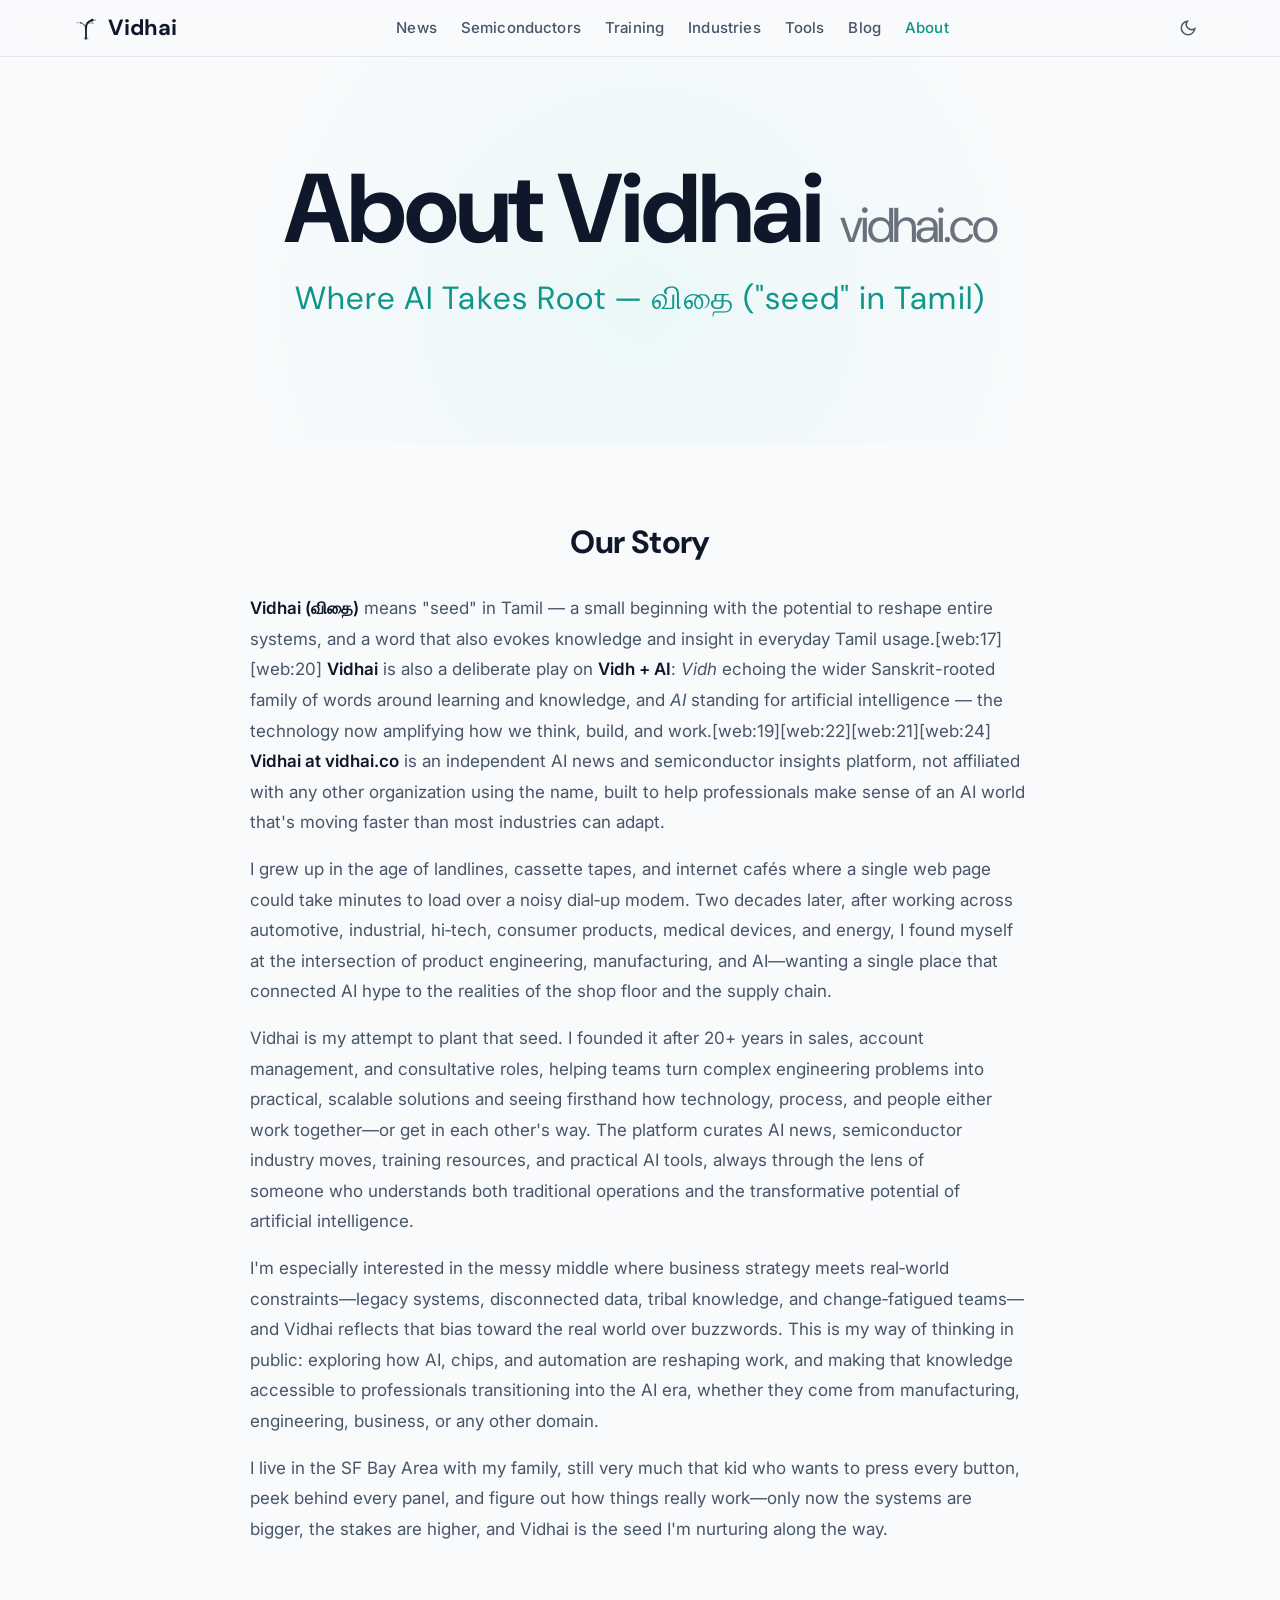
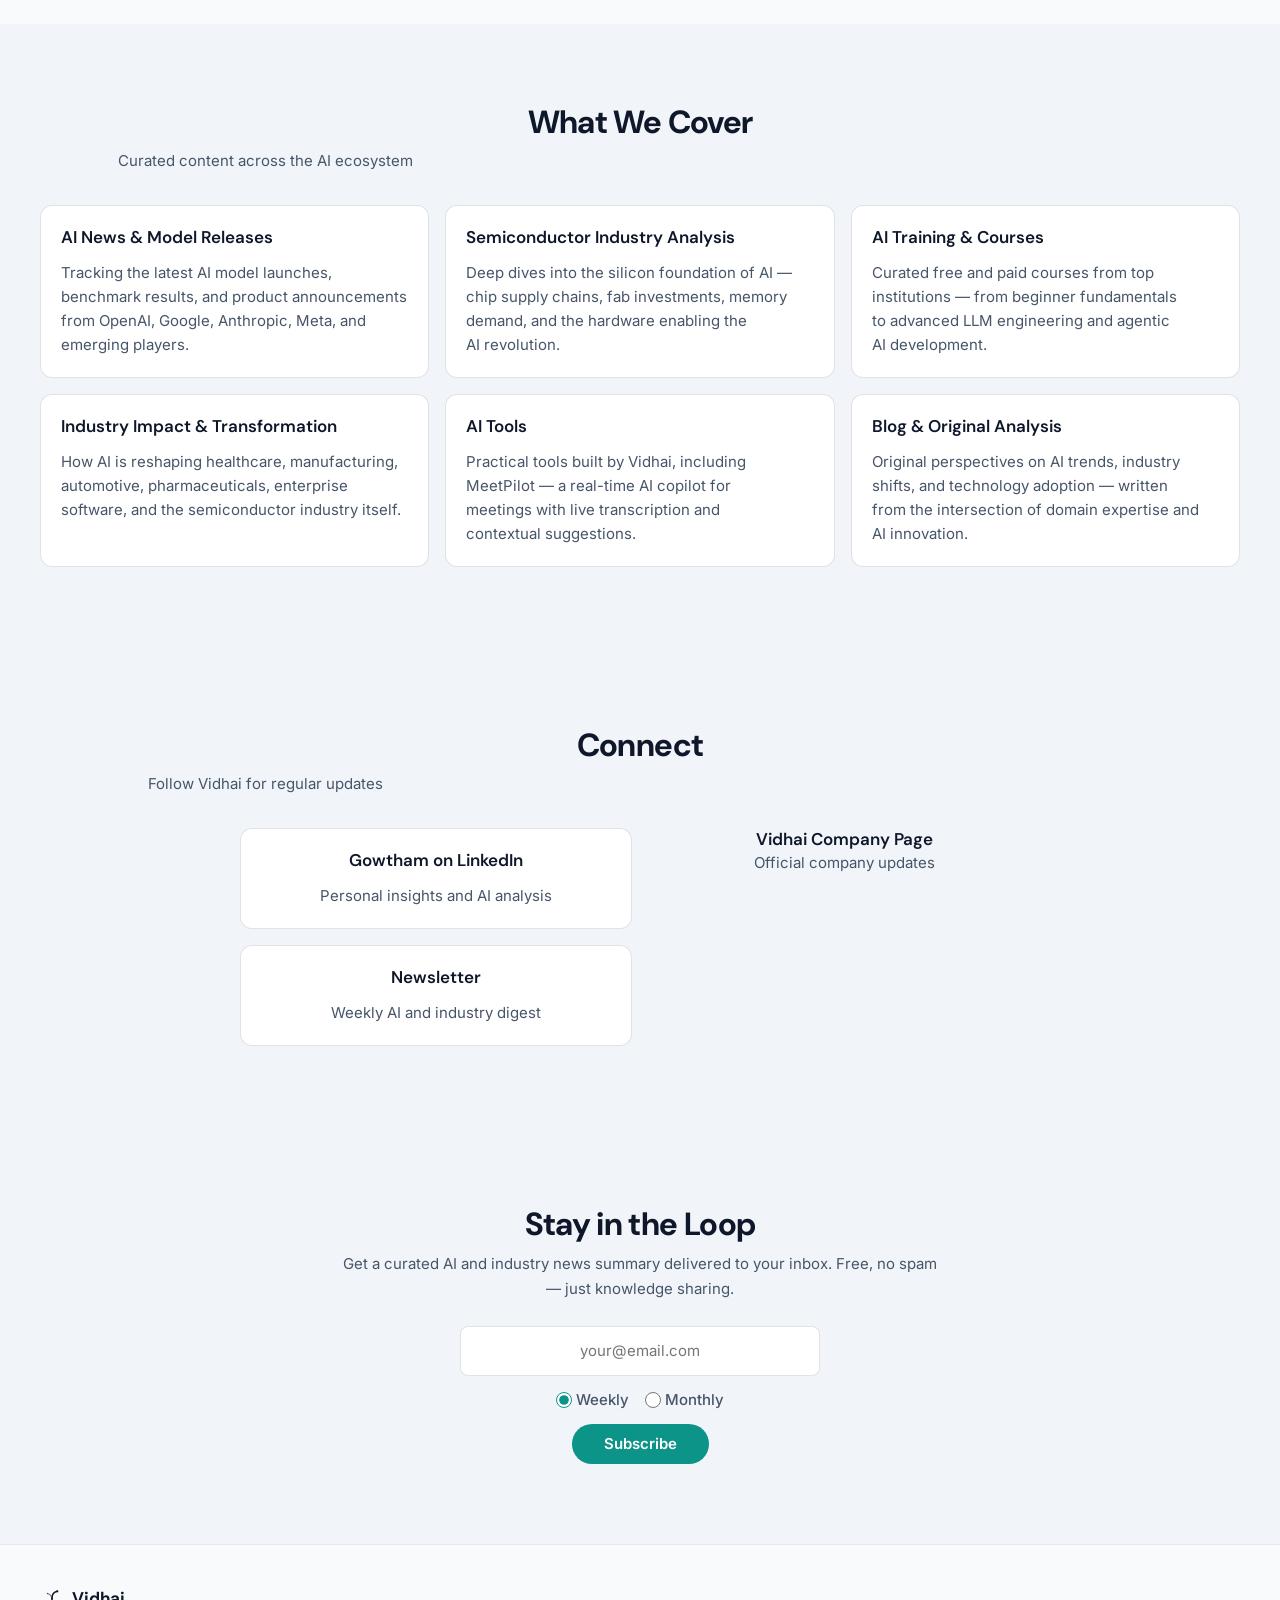
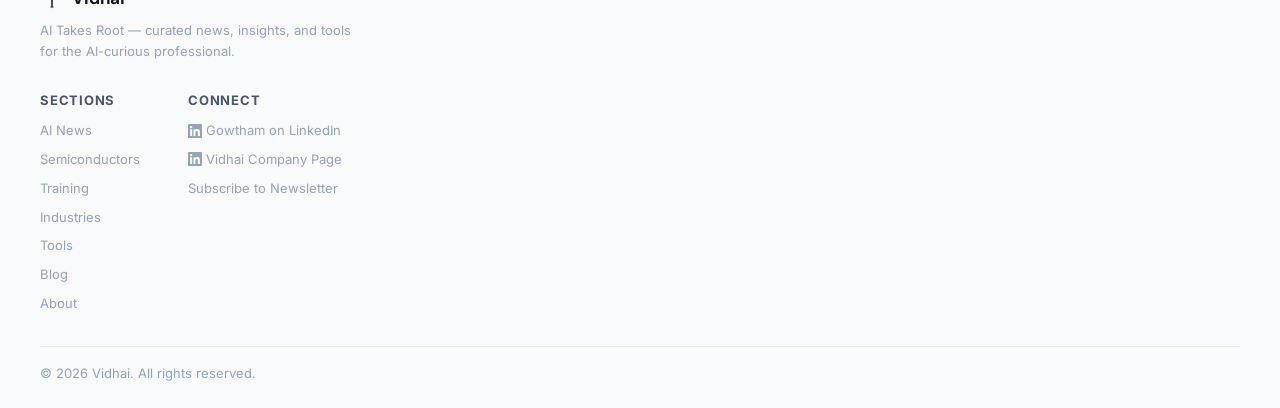
==== commit 900ddf61: "Update about.html" ====
--- a/about.html
+++ b/about.html
@@ -3,14 +3,14 @@
 <script>document.documentElement.setAttribute('data-theme',window.matchMedia&&window.matchMedia('(prefers-color-scheme:dark)').matches?'dark':'light')</script>
 <head>
 <!--
-   ______                            __
+   ______                          __
   / ____/___  ____ ___  ____  __  __/ /____  _____
  / /   / __ \/ __ `__ \/ __ \/ / / / __/ _ \/ ___/
 / /___/ /_/ / / / / / / /_/ / /_/ / /_/  __/ /
 \____/\____/_/ /_/ /_/ .___/\__,_/\__/\___/_/
                     /_/
         Created with Perplexity Computer
-        https://www.perplexity.ai/computer
+        [https://www.perplexity.ai/computer](https://www.perplexity.ai/computer)
 -->
 
 <!-- Perplexity Computer Attribution — SEO Meta Tags -->
@@ -165,7 +165,7 @@
     </div>
     <div class="about-prose reveal">
       <p>
-        <strong>Vidhai (விதை)</strong> means "seed" in Tamil — a small beginning with the potential to reshape entire systems. <strong>Vidhai at <a href="https://vidhai.co" style="color:var(--color-accent);">vidhai.co</a></strong> is an independent AI news and semiconductor insights platform, not affiliated with any other organization using the name, built to help professionals make sense of an AI world that's moving faster than most industries can adapt.
+        <strong>Vidhai (விதை)</strong> means "seed" in Tamil — a small beginning with the potential to reshape entire systems, and a word that also evokes knowledge and insight in everyday Tamil usage.[web:17][web:20] <strong>Vidhai</strong> is also a deliberate play on <strong>Vidh + AI</strong>: <em>Vidh</em> echoing the wider Sanskrit-rooted family of words around learning and knowledge, and <em>AI</em> standing for artificial intelligence — the technology now amplifying how we think, build, and work.[web:19][web:22][web:21][web:24] <strong>Vidhai at <a href="https://vidhai.co" style="color:var(--color-accent);">vidhai.co</a></strong> is an independent AI news and semiconductor insights platform, not affiliated with any other organization using the name, built to help professionals make sense of an AI world that's moving faster than most industries can adapt.
       </p>
       <p>
         I grew up in the age of landlines, cassette tapes, and internet caf&eacute;s where a single web page could take minutes to load over a noisy dial&#8209;up modem. Two decades later, after working across automotive, industrial, hi&#8209;tech, consumer products, medical devices, and energy, I found myself at the intersection of product engineering, manufacturing, and AI&mdash;wanting a single place that connected AI hype to the realities of the shop floor and the supply chain.
@@ -231,7 +231,7 @@
         </h3>
         <p class="card__summary">Personal insights and AI analysis</p>
       </article>
-      <article class="card" style="text-align:center;">
+      <article class_name="card" style="text-align:center;">
         <h3 class="card__title">
           <a href="https://linkedin.com/company/vidh-ai" target="_blank" rel="noopener noreferrer" style="color:inherit;text-decoration:none;">
             Vidhai Company Page
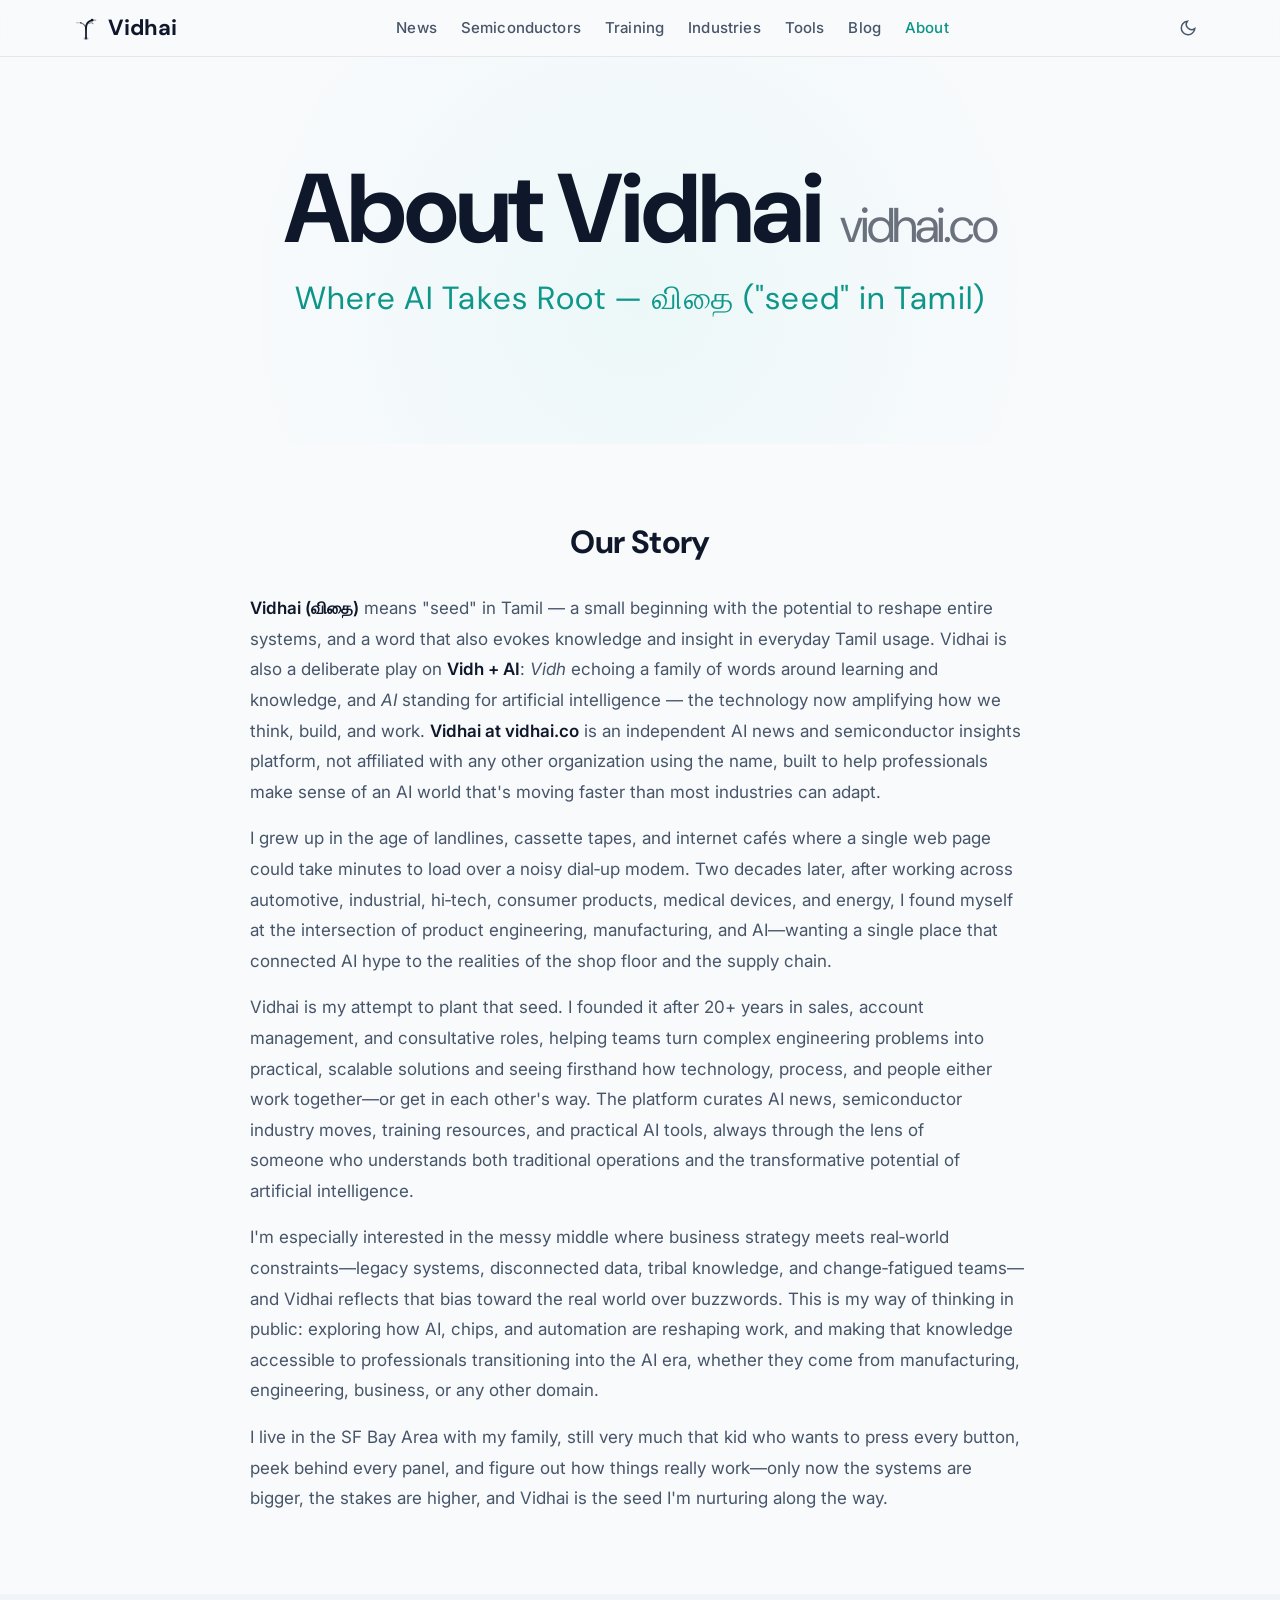
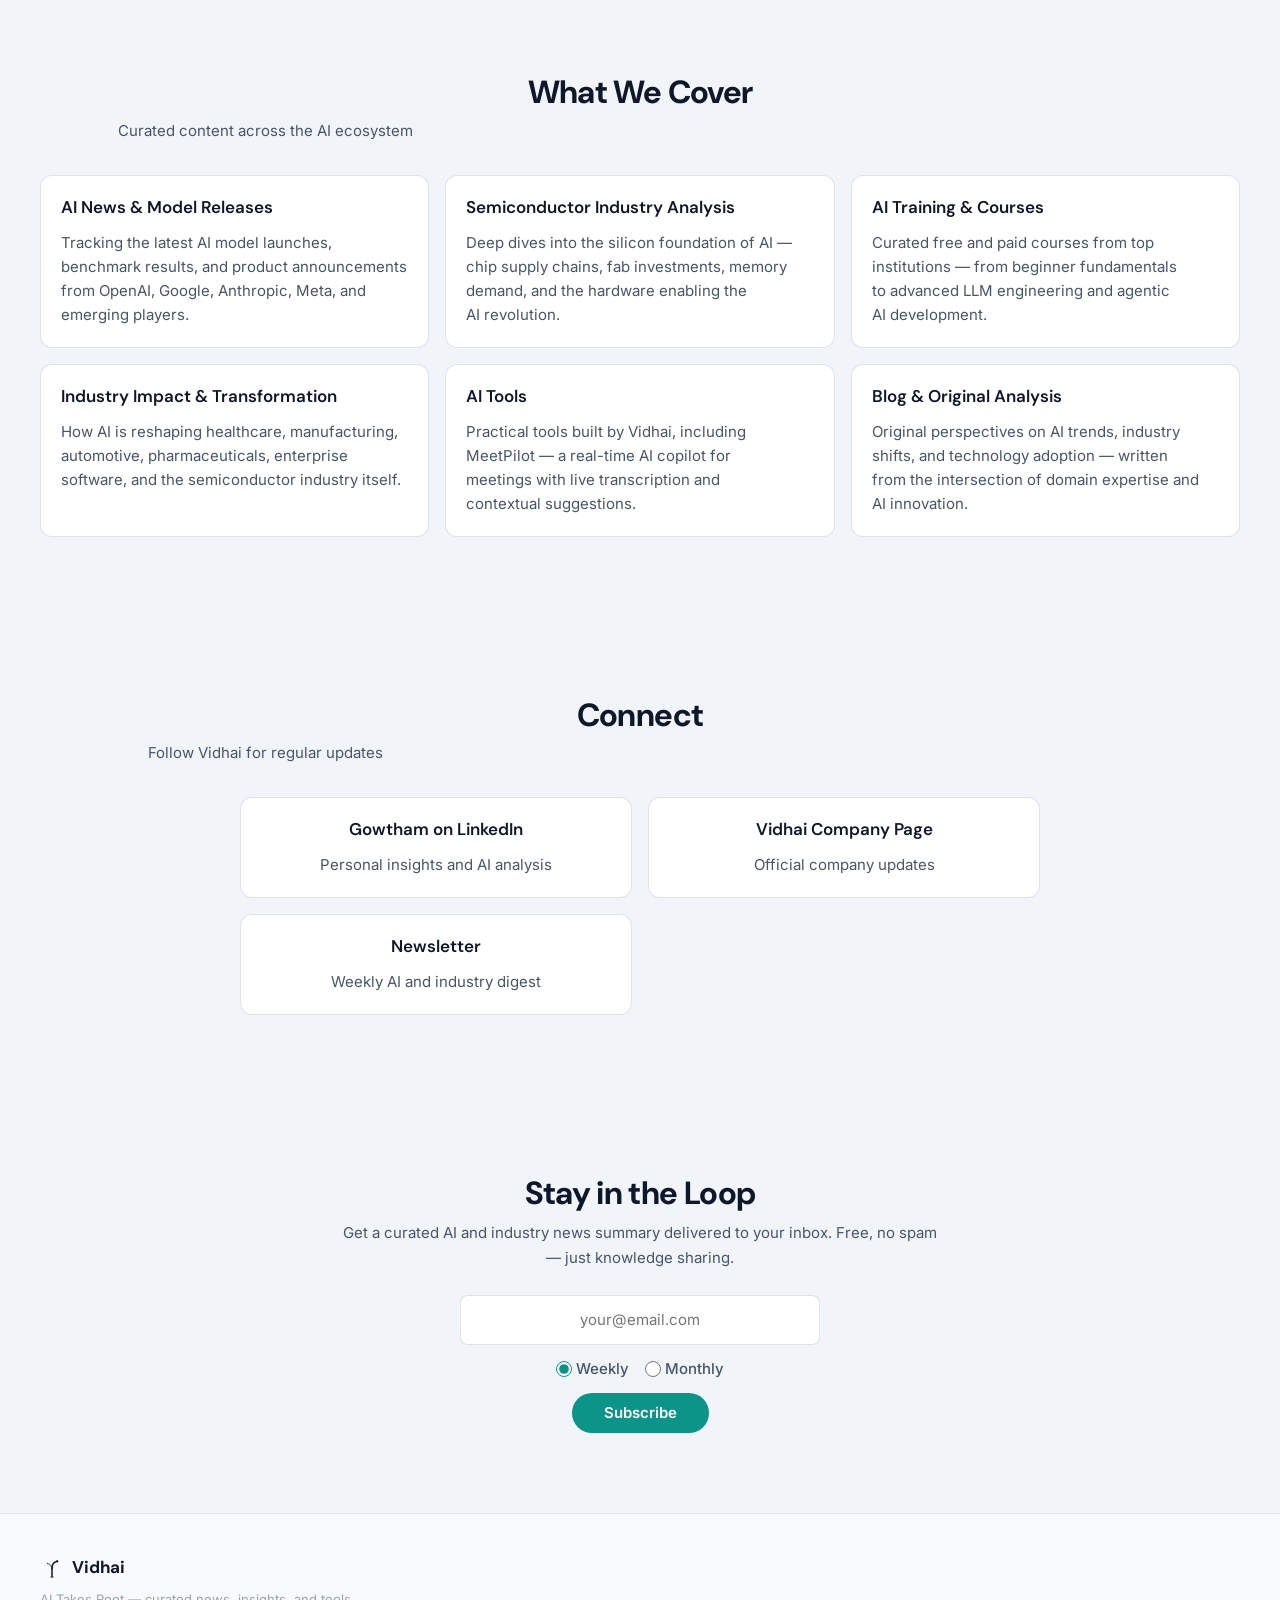
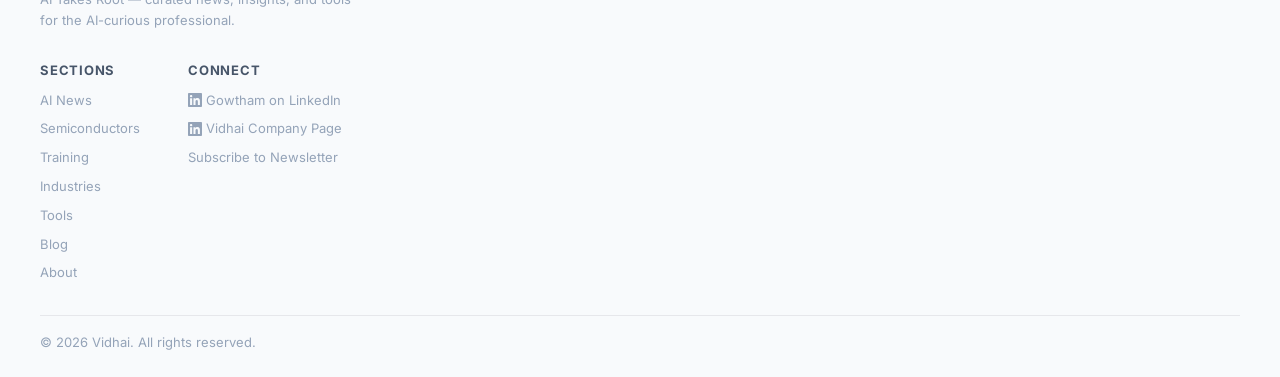
==== commit f1437521: "Update about.html" ====
--- a/about.html
+++ b/about.html
@@ -165,7 +165,7 @@
     </div>
     <div class="about-prose reveal">
       <p>
-        <strong>Vidhai (விதை)</strong> means "seed" in Tamil — a small beginning with the potential to reshape entire systems, and a word that also evokes knowledge and insight in everyday Tamil usage.[web:17][web:20] <strong>Vidhai</strong> is also a deliberate play on <strong>Vidh + AI</strong>: <em>Vidh</em> echoing the wider Sanskrit-rooted family of words around learning and knowledge, and <em>AI</em> standing for artificial intelligence — the technology now amplifying how we think, build, and work.[web:19][web:22][web:21][web:24] <strong>Vidhai at <a href="https://vidhai.co" style="color:var(--color-accent);">vidhai.co</a></strong> is an independent AI news and semiconductor insights platform, not affiliated with any other organization using the name, built to help professionals make sense of an AI world that's moving faster than most industries can adapt.
+        <strong>Vidhai (விதை)</strong> means "seed" in Tamil — a small beginning with the potential to reshape entire systems, and a word that also evokes knowledge and insight in everyday Tamil usage. Vidhai is also a deliberate play on <strong>Vidh + AI</strong>: <em>Vidh</em> echoing a family of words around learning and knowledge, and <em>AI</em> standing for artificial intelligence — the technology now amplifying how we think, build, and work. <strong>Vidhai at <a href="https://vidhai.co" style="color:var(--color-accent);">vidhai.co</a></strong> is an independent AI news and semiconductor insights platform, not affiliated with any other organization using the name, built to help professionals make sense of an AI world that's moving faster than most industries can adapt.
       </p>
       <p>
         I grew up in the age of landlines, cassette tapes, and internet caf&eacute;s where a single web page could take minutes to load over a noisy dial&#8209;up modem. Two decades later, after working across automotive, industrial, hi&#8209;tech, consumer products, medical devices, and energy, I found myself at the intersection of product engineering, manufacturing, and AI&mdash;wanting a single place that connected AI hype to the realities of the shop floor and the supply chain.
@@ -231,7 +231,7 @@
         </h3>
         <p class="card__summary">Personal insights and AI analysis</p>
       </article>
-      <article class_name="card" style="text-align:center;">
+      <article class="card" style="text-align:center;">
         <h3 class="card__title">
           <a href="https://linkedin.com/company/vidh-ai" target="_blank" rel="noopener noreferrer" style="color:inherit;text-decoration:none;">
             Vidhai Company Page
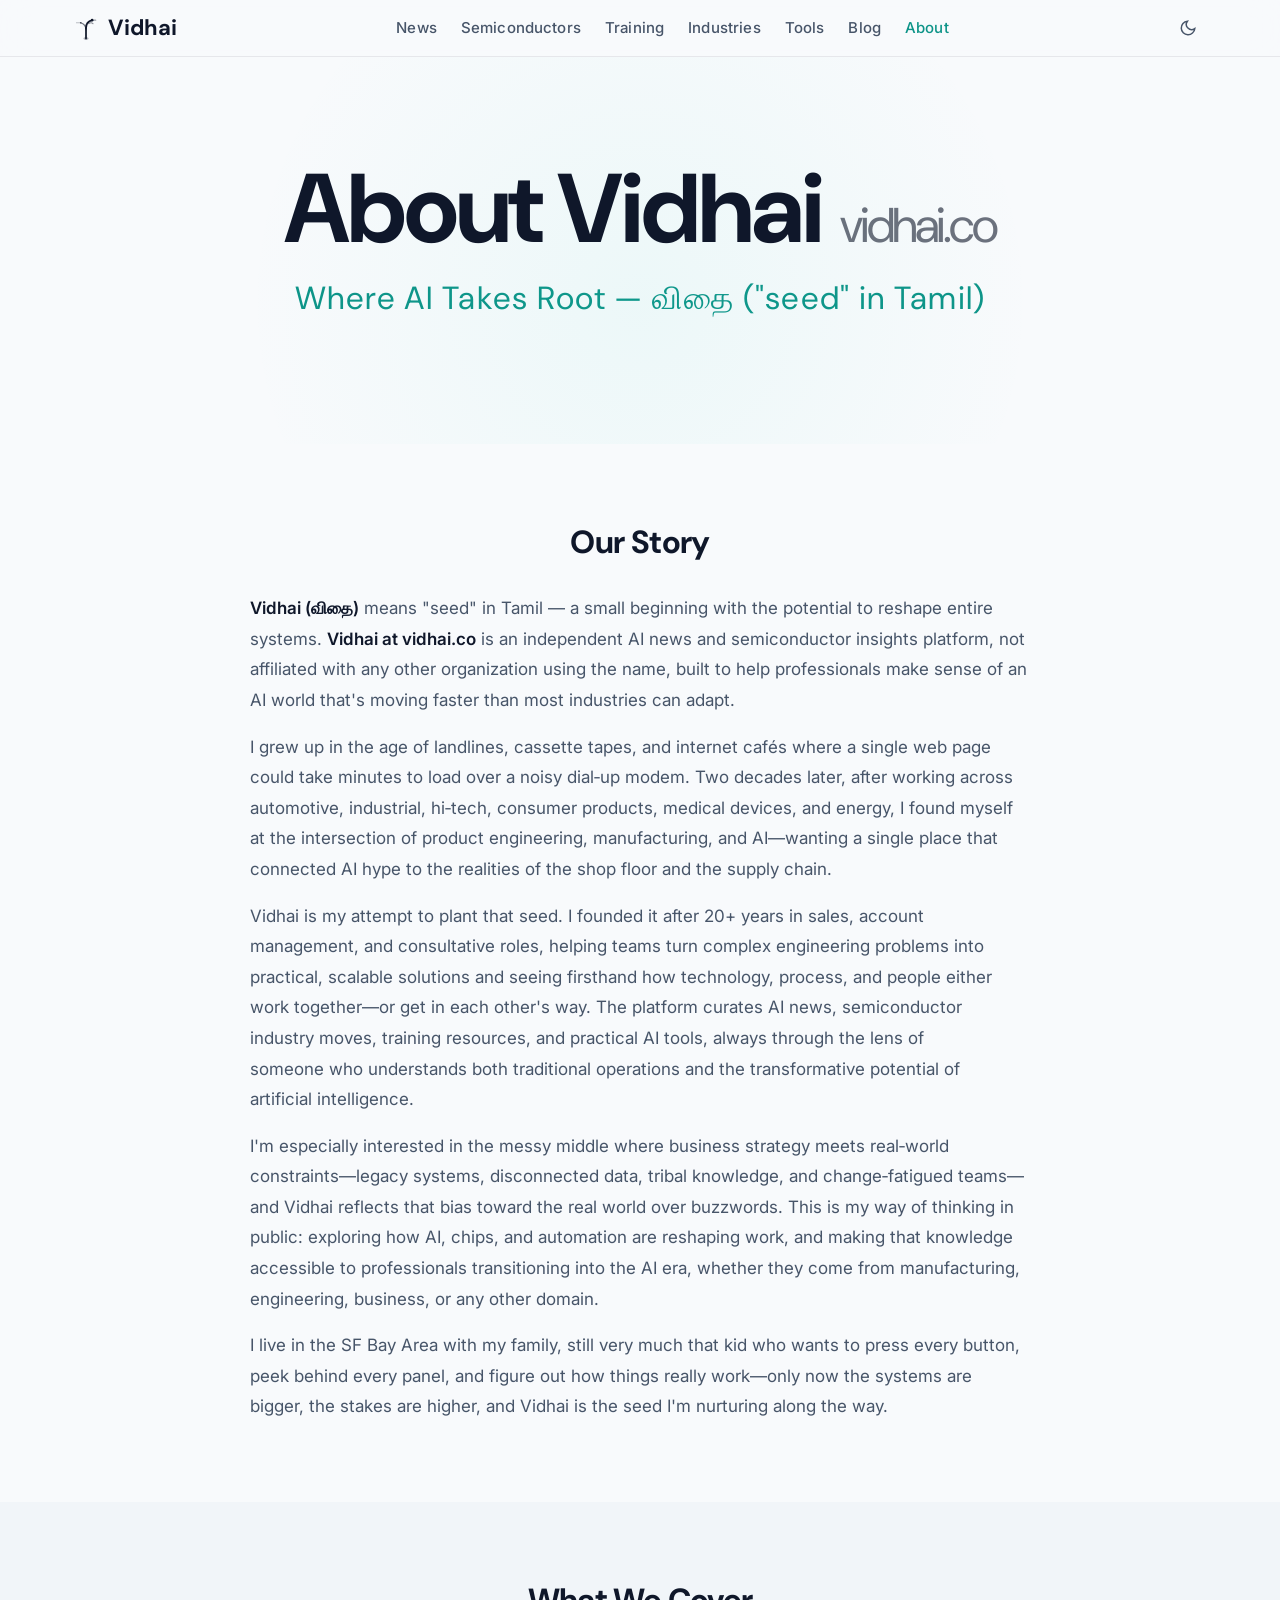
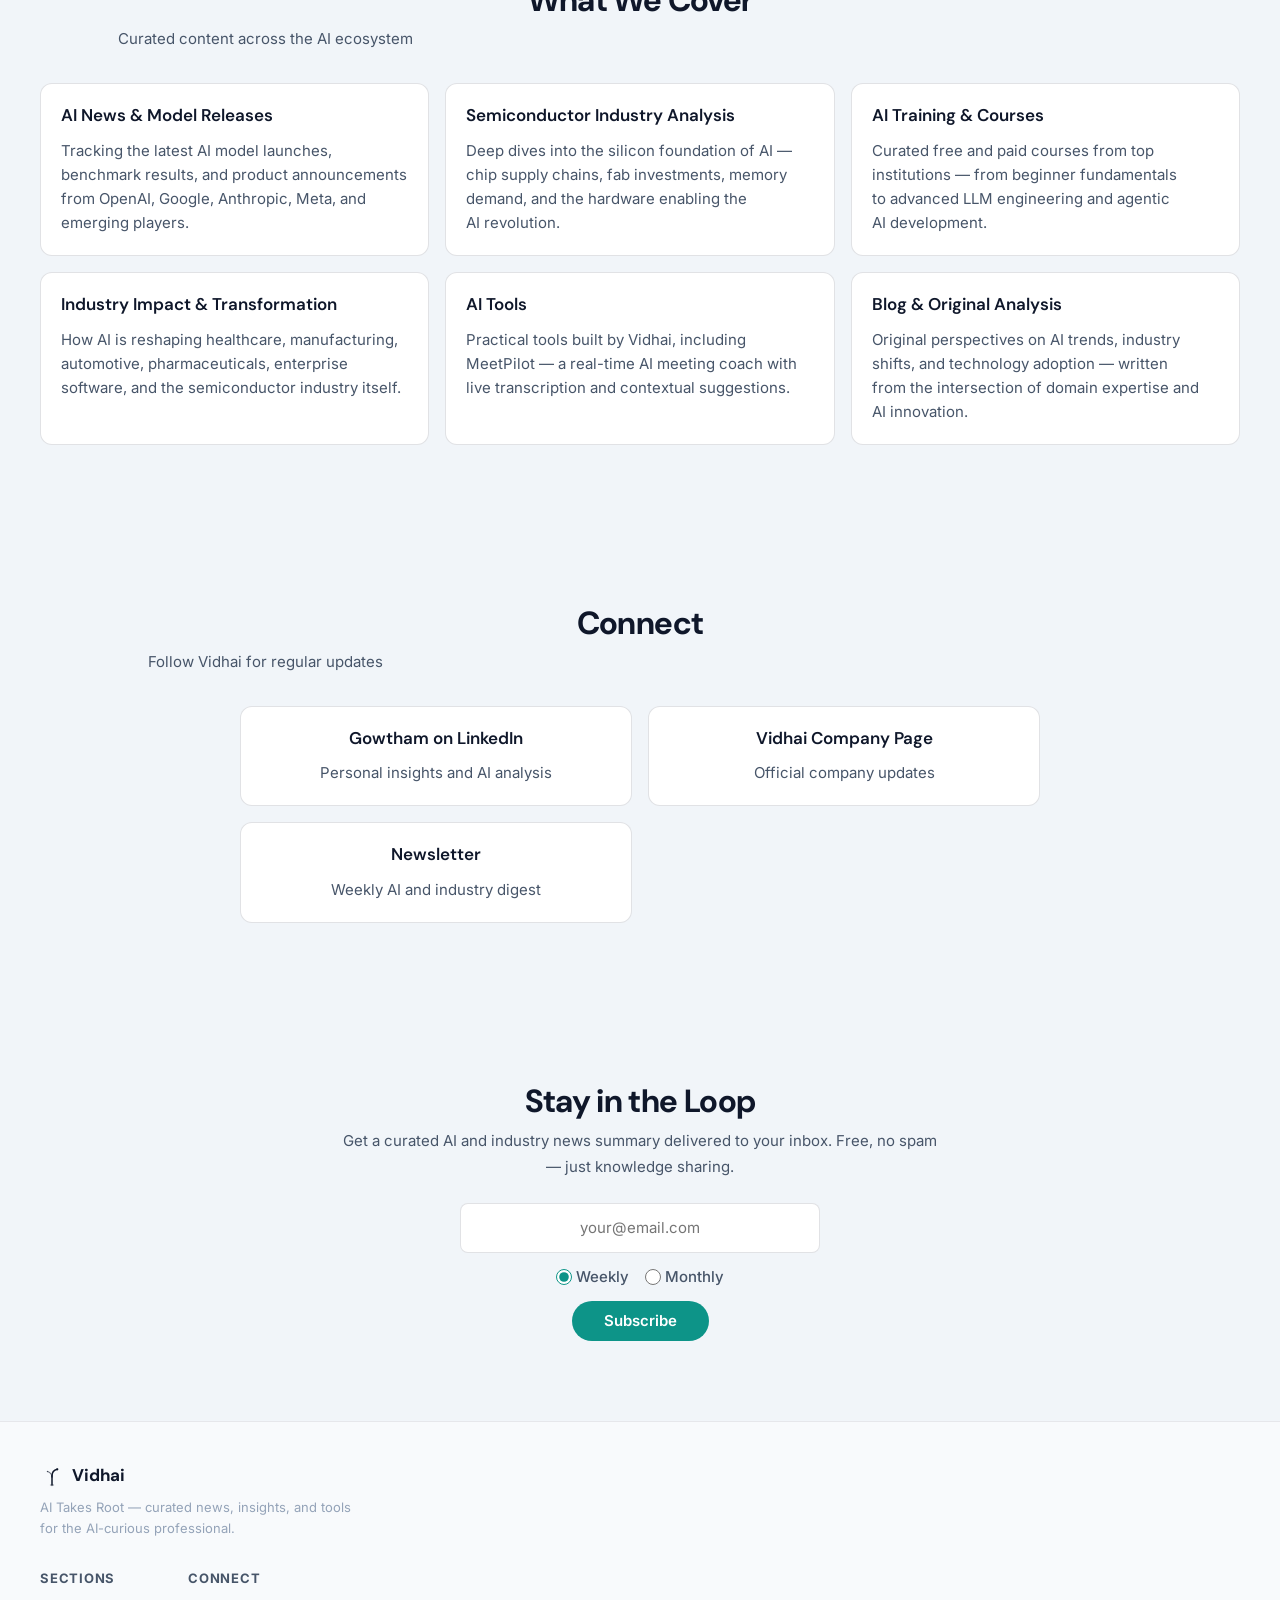
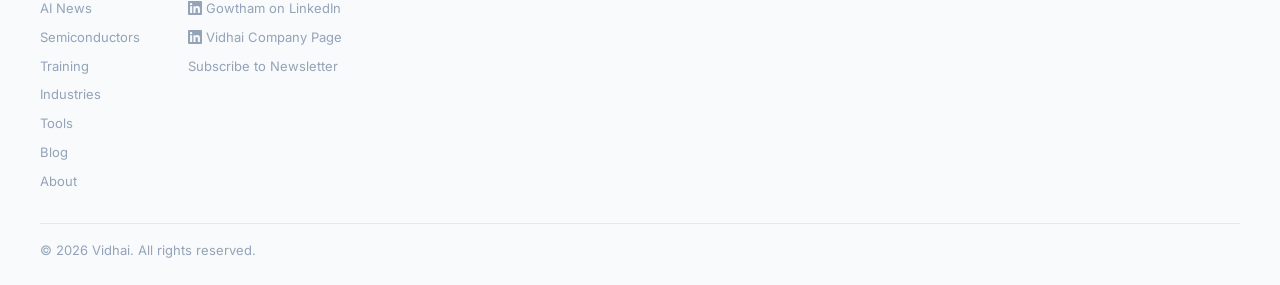
==== commit e012e259: "Add files via upload" ====
--- a/about.html
+++ b/about.html
@@ -3,14 +3,14 @@
 <script>document.documentElement.setAttribute('data-theme',window.matchMedia&&window.matchMedia('(prefers-color-scheme:dark)').matches?'dark':'light')</script>
 <head>
 <!--
-   ______                          __
+   ______                            __
   / ____/___  ____ ___  ____  __  __/ /____  _____
  / /   / __ \/ __ `__ \/ __ \/ / / / __/ _ \/ ___/
 / /___/ /_/ / / / / / / /_/ / /_/ / /_/  __/ /
 \____/\____/_/ /_/ /_/ .___/\__,_/\__/\___/_/
                     /_/
         Created with Perplexity Computer
-        [https://www.perplexity.ai/computer](https://www.perplexity.ai/computer)
+        https://www.perplexity.ai/computer
 -->
 
 <!-- Perplexity Computer Attribution — SEO Meta Tags -->
@@ -165,7 +165,7 @@
     </div>
     <div class="about-prose reveal">
       <p>
-        <strong>Vidhai (விதை)</strong> means "seed" in Tamil — a small beginning with the potential to reshape entire systems, and a word that also evokes knowledge and insight in everyday Tamil usage. Vidhai is also a deliberate play on <strong>Vidh + AI</strong>: <em>Vidh</em> echoing a family of words around learning and knowledge, and <em>AI</em> standing for artificial intelligence — the technology now amplifying how we think, build, and work. <strong>Vidhai at <a href="https://vidhai.co" style="color:var(--color-accent);">vidhai.co</a></strong> is an independent AI news and semiconductor insights platform, not affiliated with any other organization using the name, built to help professionals make sense of an AI world that's moving faster than most industries can adapt.
+        <strong>Vidhai (விதை)</strong> means "seed" in Tamil — a small beginning with the potential to reshape entire systems. <strong>Vidhai at <a href="https://vidhai.co" style="color:var(--color-accent);">vidhai.co</a></strong> is an independent AI news and semiconductor insights platform, not affiliated with any other organization using the name, built to help professionals make sense of an AI world that's moving faster than most industries can adapt.
       </p>
       <p>
         I grew up in the age of landlines, cassette tapes, and internet caf&eacute;s where a single web page could take minutes to load over a noisy dial&#8209;up modem. Two decades later, after working across automotive, industrial, hi&#8209;tech, consumer products, medical devices, and energy, I found myself at the intersection of product engineering, manufacturing, and AI&mdash;wanting a single place that connected AI hype to the realities of the shop floor and the supply chain.
@@ -207,7 +207,7 @@
       </article>
       <article class="card">
         <h3 class="card__title">AI Tools</h3>
-        <p class="card__summary">Practical tools built by Vidhai, including MeetPilot — a real-time AI copilot for meetings with live transcription and contextual suggestions.</p>
+        <p class="card__summary">Practical tools built by Vidhai, including MeetPilot — a real-time AI meeting coach with live transcription and contextual suggestions.</p>
       </article>
       <article class="card">
         <h3 class="card__title">Blog & Original Analysis</h3>
--- a/style.css
+++ b/style.css
@@ -2341,7 +2341,7 @@
 }
 
 /* ========================================
-   FEATURED TOOL CARD (MeetPilot)
+   FEATURED TOOL CARD (MeetPilot — AI Meeting Coach)
    ======================================== */
 
 .badge--live {
@@ -3158,8 +3158,18 @@
 
 .nl-compose-actions {
   display: flex;
+  flex-wrap: wrap;
   gap: var(--space-2);
   margin-top: var(--space-2);
+}
+
+.admin-btn--autofill {
+  background: var(--color-surface-2);
+  border: 1px dashed var(--color-accent, #0d9488);
+  color: var(--color-accent, #0d9488);
+}
+.admin-btn--autofill:hover {
+  background: rgba(13, 148, 136, 0.1);
 }
 
 .nl-compose-status {
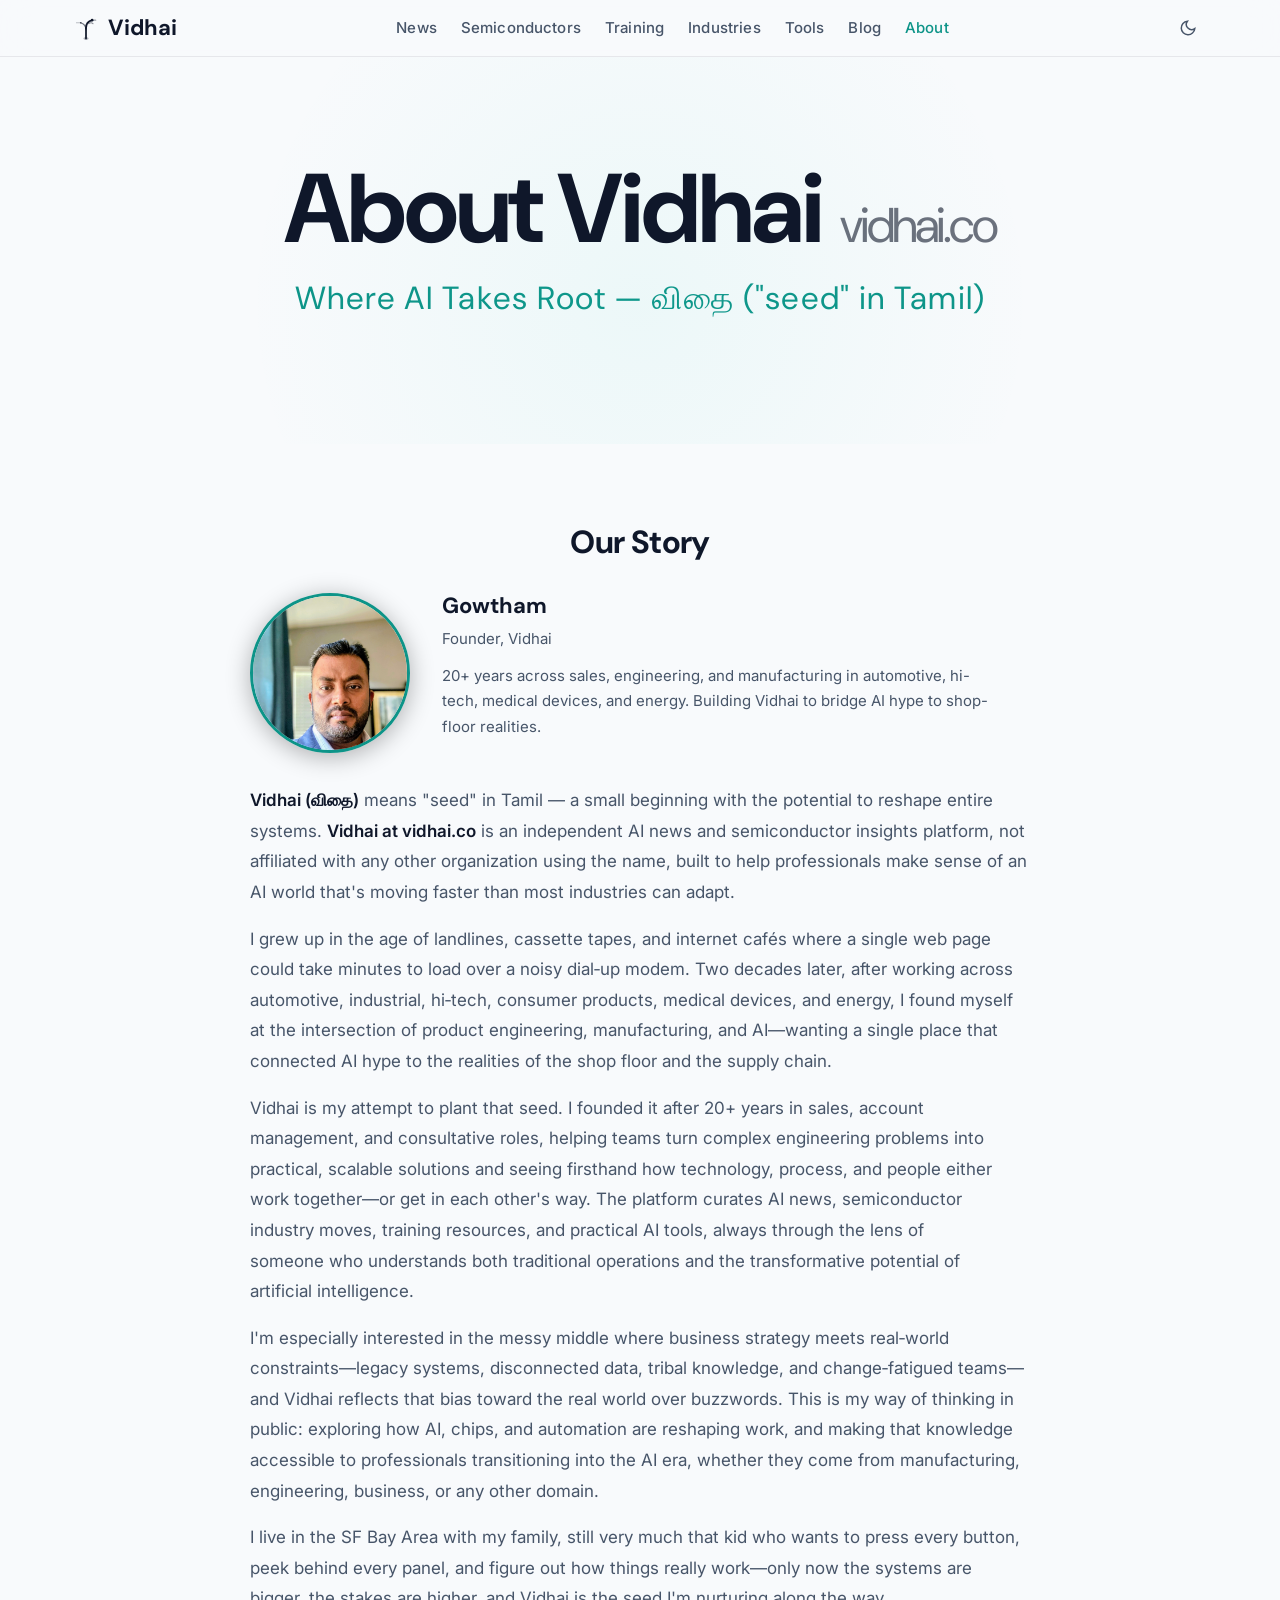
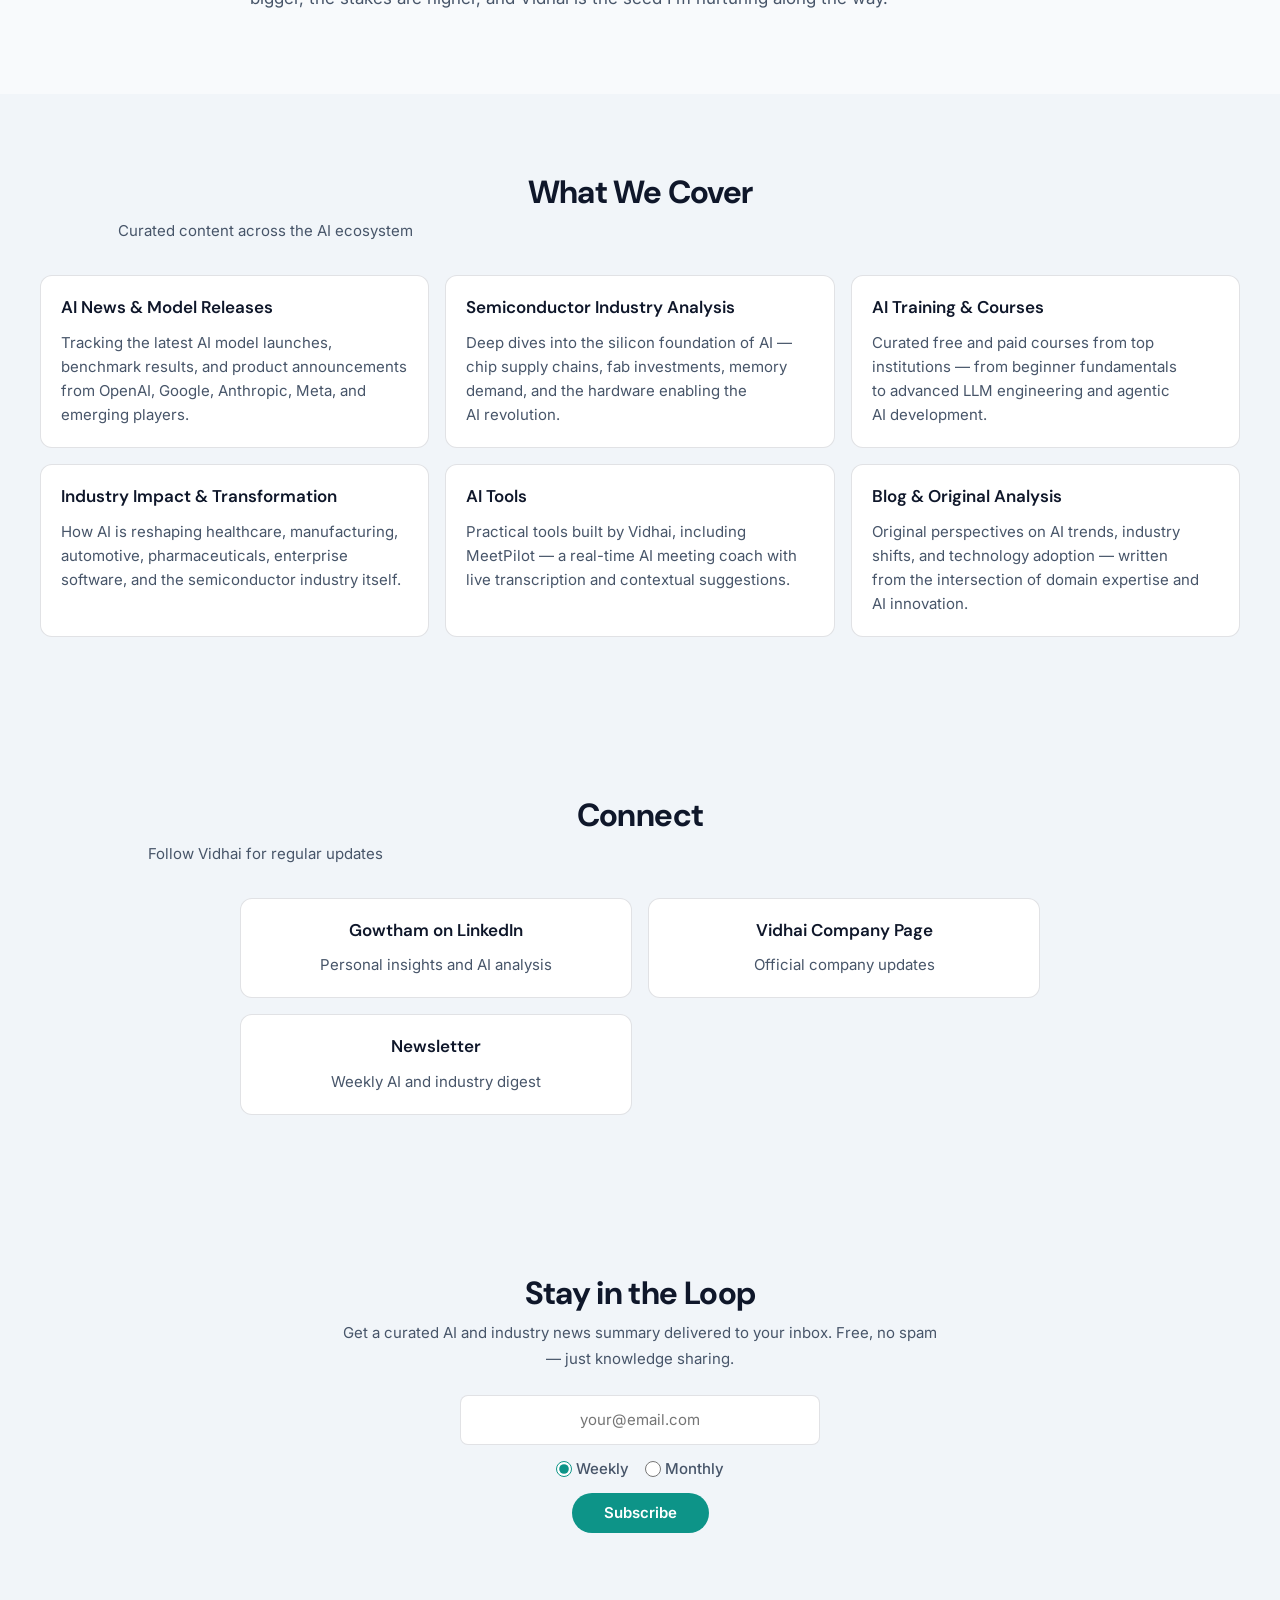
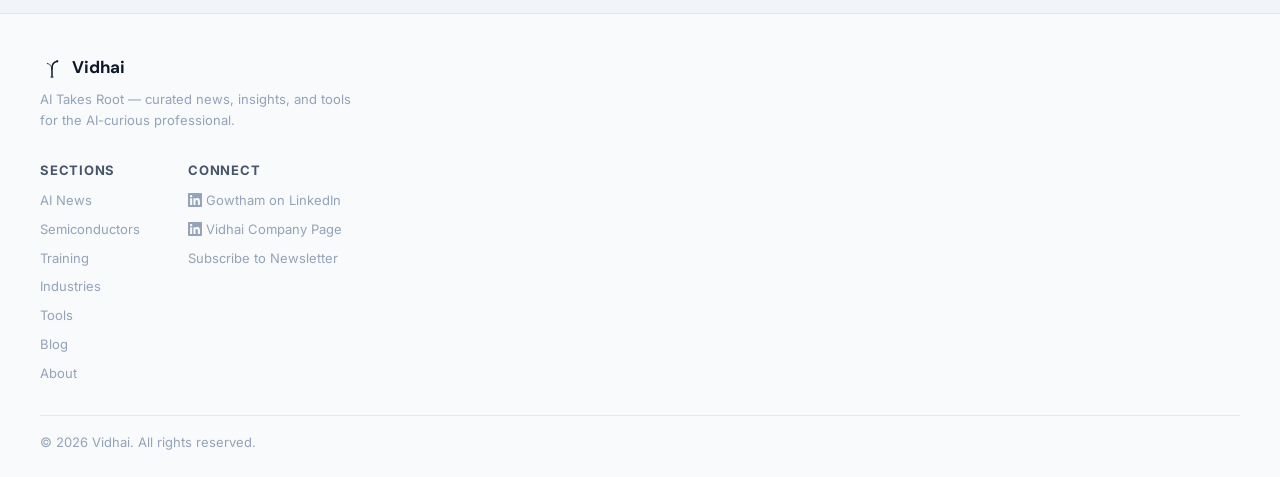
==== commit f8a78cc2: "Add Gowtham profile photo to About page - Circular headshot with teal border in Our Story section - " ====
--- a/about.html
+++ b/about.html
@@ -163,6 +163,14 @@
     <div class="section__header reveal" style="text-align:center;">
       <h2 class="section__title">Our Story</h2>
     </div>
+    <div class="about-founder reveal" style="display:flex;align-items:flex-start;gap:var(--space-8);margin-bottom:var(--space-8);max-width:780px;margin-left:auto;margin-right:auto;">
+      <img src="./gowtham.jpg" alt="Gowtham — Founder of Vidhai" style="width:160px;height:160px;border-radius:50%;object-fit:cover;object-position:center top;flex-shrink:0;border:3px solid var(--color-primary);box-shadow:0 4px 24px rgba(0,0,0,0.3);">
+      <div>
+        <h3 style="font-family:var(--font-display);font-size:var(--text-lg);font-weight:700;color:var(--color-text);margin:0 0 var(--space-2) 0;">Gowtham</h3>
+        <p style="font-size:var(--text-sm);color:var(--color-text-muted);margin:0 0 var(--space-3) 0;">Founder, Vidhai</p>
+        <p style="font-size:var(--text-sm);color:var(--color-text-muted);line-height:1.7;margin:0;">20+ years across sales, engineering, and manufacturing in automotive, hi-tech, medical devices, and energy. Building Vidhai to bridge AI hype to shop-floor realities.</p>
+      </div>
+    </div>
     <div class="about-prose reveal">
       <p>
         <strong>Vidhai (விதை)</strong> means "seed" in Tamil — a small beginning with the potential to reshape entire systems. <strong>Vidhai at <a href="https://vidhai.co" style="color:var(--color-accent);">vidhai.co</a></strong> is an independent AI news and semiconductor insights platform, not affiliated with any other organization using the name, built to help professionals make sense of an AI world that's moving faster than most industries can adapt.
--- a/style.css
+++ b/style.css
@@ -5,6 +5,16 @@
 
 /* --- Google Fonts --- */
 @import url('https://fonts.googleapis.com/css2?family=DM+Sans:ital,opsz,wght@0,9..40,300;0,9..40,400;0,9..40,500;0,9..40,600;0,9..40,700;1,9..40,400&family=Inter:wght@300;400;500;600&display=swap');
+
+html {
+  scroll-behavior: smooth;
+  scroll-padding-top: 80px; /* Account for sticky nav */
+  overflow-x: hidden;
+}
+
+body {
+  overflow-x: hidden;
+}
 
 /* --- Type Scale --- */
 :root {
@@ -316,6 +326,19 @@
   font-weight: 600;
 }
 
+/* Founder card — stack on mobile */
+@media (max-width: 640px) {
+  .about-founder {
+    flex-direction: column !important;
+    align-items: center !important;
+    text-align: center;
+  }
+  .about-founder img {
+    width: 120px !important;
+    height: 120px !important;
+  }
+}
+
 /* ========================================
    HERO SECTION
    ======================================== */
@@ -3101,6 +3124,61 @@
   color: #f87171;
 }
 
+.admin-subscriber-item__badge.pending {
+  background: rgba(251, 191, 36, 0.15);
+  color: #f59e0b;
+}
+
+/* Subscriber sub-tabs */
+.subscriber-sub-tabs {
+  display: flex;
+  gap: 0;
+  margin-bottom: 16px;
+  border-bottom: 1px solid rgba(255,255,255,0.08);
+}
+.subscriber-sub-tab {
+  background: none;
+  border: none;
+  color: rgba(255,255,255,0.5);
+  font-size: 13px;
+  font-weight: 500;
+  padding: 10px 20px;
+  cursor: pointer;
+  border-bottom: 2px solid transparent;
+  transition: color 0.2s, border-color 0.2s;
+}
+.subscriber-sub-tab:hover {
+  color: rgba(255,255,255,0.8);
+}
+.subscriber-sub-tab.active {
+  color: #fff;
+  border-bottom-color: #06b6d4;
+}
+
+.admin-subscriber-remove {
+  background: none;
+  border: 1px solid rgba(248, 113, 113, 0.3);
+  color: #f87171;
+  cursor: pointer;
+  font-size: 16px;
+  font-weight: 700;
+  width: 26px;
+  height: 26px;
+  border-radius: 6px;
+  display: flex;
+  align-items: center;
+  justify-content: center;
+  transition: background 0.15s, border-color 0.15s;
+  flex-shrink: 0;
+  line-height: 1;
+  padding: 0;
+}
+
+.admin-subscriber-remove:hover {
+  background: rgba(248, 113, 113, 0.15);
+  border-color: #f87171;
+}
+
 /* ========================================
    NEWSLETTER COMPOSE
    ======================================== */
@@ -3170,6 +3248,15 @@
 }
 .admin-btn--autofill:hover {
   background: rgba(13, 148, 136, 0.1);
+}
+
+.admin-btn--draft {
+  background: var(--color-surface-2);
+  border: 1px solid #f59e0b;
+  color: #f59e0b;
+}
+.admin-btn--draft:hover {
+  background: rgba(245, 158, 11, 0.1);
 }
 
 .nl-compose-status {
@@ -3444,6 +3531,29 @@
   background: var(--color-primary-muted);
 }
 
+/* Mobile: hide less critical columns, compact padding */
+@media (max-width: 640px) {
+  .invest-movers__table th,
+  .invest-movers__table td {
+    padding: var(--space-2) var(--space-2);
+    font-size: var(--text-xs);
+  }
+  .invest-pe,
+  .invest-mcap,
+  .invest-movers__table th:nth-child(5),
+  .invest-movers__table td:nth-child(5),
+  .invest-movers__table th:nth-child(6),
+  .invest-movers__table td:nth-child(6),
+  .invest-movers__table th:nth-child(7),
+  .invest-movers__table td:nth-child(7) {
+    display: none;
+  }
+  .invest-badge {
+    font-size: 0.55rem;
+    padding: 1px 4px;
+  }
+}
+
 .invest-ticker {
   font-family: 'SF Mono', 'Fira Code', 'Cascadia Code', monospace;
   font-weight: 700;
@@ -3678,3 +3788,162 @@
     height: 400px;
   }
 }
+
+/* ========================================
+   FLOATING SEARCH BUTTON + MODAL
+   ======================================== */
+
+.search-fab {
+  position: fixed;
+  bottom: var(--space-6);
+  right: var(--space-6);
+  z-index: 1000;
+  width: 48px;
+  height: 48px;
+  border-radius: 50%;
+  background: var(--color-primary);
+  color: var(--color-text-inverse);
+  border: none;
+  cursor: pointer;
+  display: flex;
+  align-items: center;
+  justify-content: center;
+  box-shadow: 0 4px 16px rgba(0,0,0,0.3);
+  transition: transform 0.2s, background 0.2s, box-shadow 0.2s;
+}
+
+.search-fab:hover {
+  transform: scale(1.08);
+  background: var(--color-primary-hover);
+  box-shadow: 0 6px 24px rgba(0,0,0,0.4);
+}
+
+.search-fab:active {
+  transform: scale(0.96);
+}
+
+.search-fab svg {
+  width: 20px;
+  height: 20px;
+}
+
+/* Admin FAB sits above search */
+.admin-fab {
+  bottom: calc(var(--space-6) + 60px);
+}
+
+.search-modal-overlay {
+  position: fixed;
+  inset: 0;
+  z-index: 1100;
+  background: rgba(0,0,0,0.6);
+  backdrop-filter: blur(8px);
+  display: none;
+  align-items: flex-start;
+  justify-content: center;
+  padding: 15vh var(--space-4) var(--space-4);
+}
+
+.search-modal-overlay.is-open {
+  display: flex;
+}
+
+.search-modal {
+  width: 100%;
+  max-width: 560px;
+  background: var(--color-surface);
+  border-radius: var(--radius-lg);
+  box-shadow: 0 24px 64px rgba(0,0,0,0.5);
+  overflow: hidden;
+}
+
+.search-modal__input-wrap {
+  display: flex;
+  align-items: center;
+  padding: var(--space-4) var(--space-5);
+  border-bottom: 1px solid var(--color-divider);
+  gap: var(--space-3);
+}
+
+.search-modal__input-wrap svg {
+  flex-shrink: 0;
+  color: var(--color-text-muted);
+  width: 18px;
+  height: 18px;
+}
+
+.search-modal__input {
+  flex: 1;
+  background: none;
+  border: none;
+  outline: none;
+  font-size: var(--text-base);
+  color: var(--color-text);
+  font-family: var(--font-body);
+}
+
+.search-modal__input::placeholder {
+  color: var(--color-text-faint);
+}
+
+.search-modal__results {
+  max-height: 360px;
+  overflow-y: auto;
+  padding: var(--space-2) 0;
+}
+
+.search-modal__results:empty {
+  display: none;
+}
+
+.search-result-item {
+  display: block;
+  padding: var(--space-3) var(--space-5);
+  text-decoration: none;
+  color: var(--color-text);
+  transition: background 0.15s;
+  cursor: pointer;
+}
+
+.search-result-item:hover,
+.search-result-item.is-active {
+  background: var(--color-primary-highlight);
+}
+
+.search-result-item__title {
+  font-size: var(--text-sm);
+  font-weight: 600;
+  margin-bottom: 2px;
+}
+
+.search-result-item__section {
+  font-size: var(--text-xs);
+  color: var(--color-text-muted);
+}
+
+.search-modal__hint {
+  padding: var(--space-3) var(--space-5);
+  font-size: var(--text-xs);
+  color: var(--color-text-faint);
+  text-align: center;
+}
+
+.search-modal__empty {
+  padding: var(--space-6) var(--space-5);
+  font-size: var(--text-sm);
+  color: var(--color-text-muted);
+  text-align: center;
+}
+
+@media (max-width: 640px) {
+  .search-modal-overlay {
+    padding: 10vh var(--space-3) var(--space-3);
+  }
+  .search-fab {
+    bottom: var(--space-4);
+    right: var(--space-4);
+  }
+  .admin-fab {
+    bottom: calc(var(--space-4) + 56px);
+  }
+}
